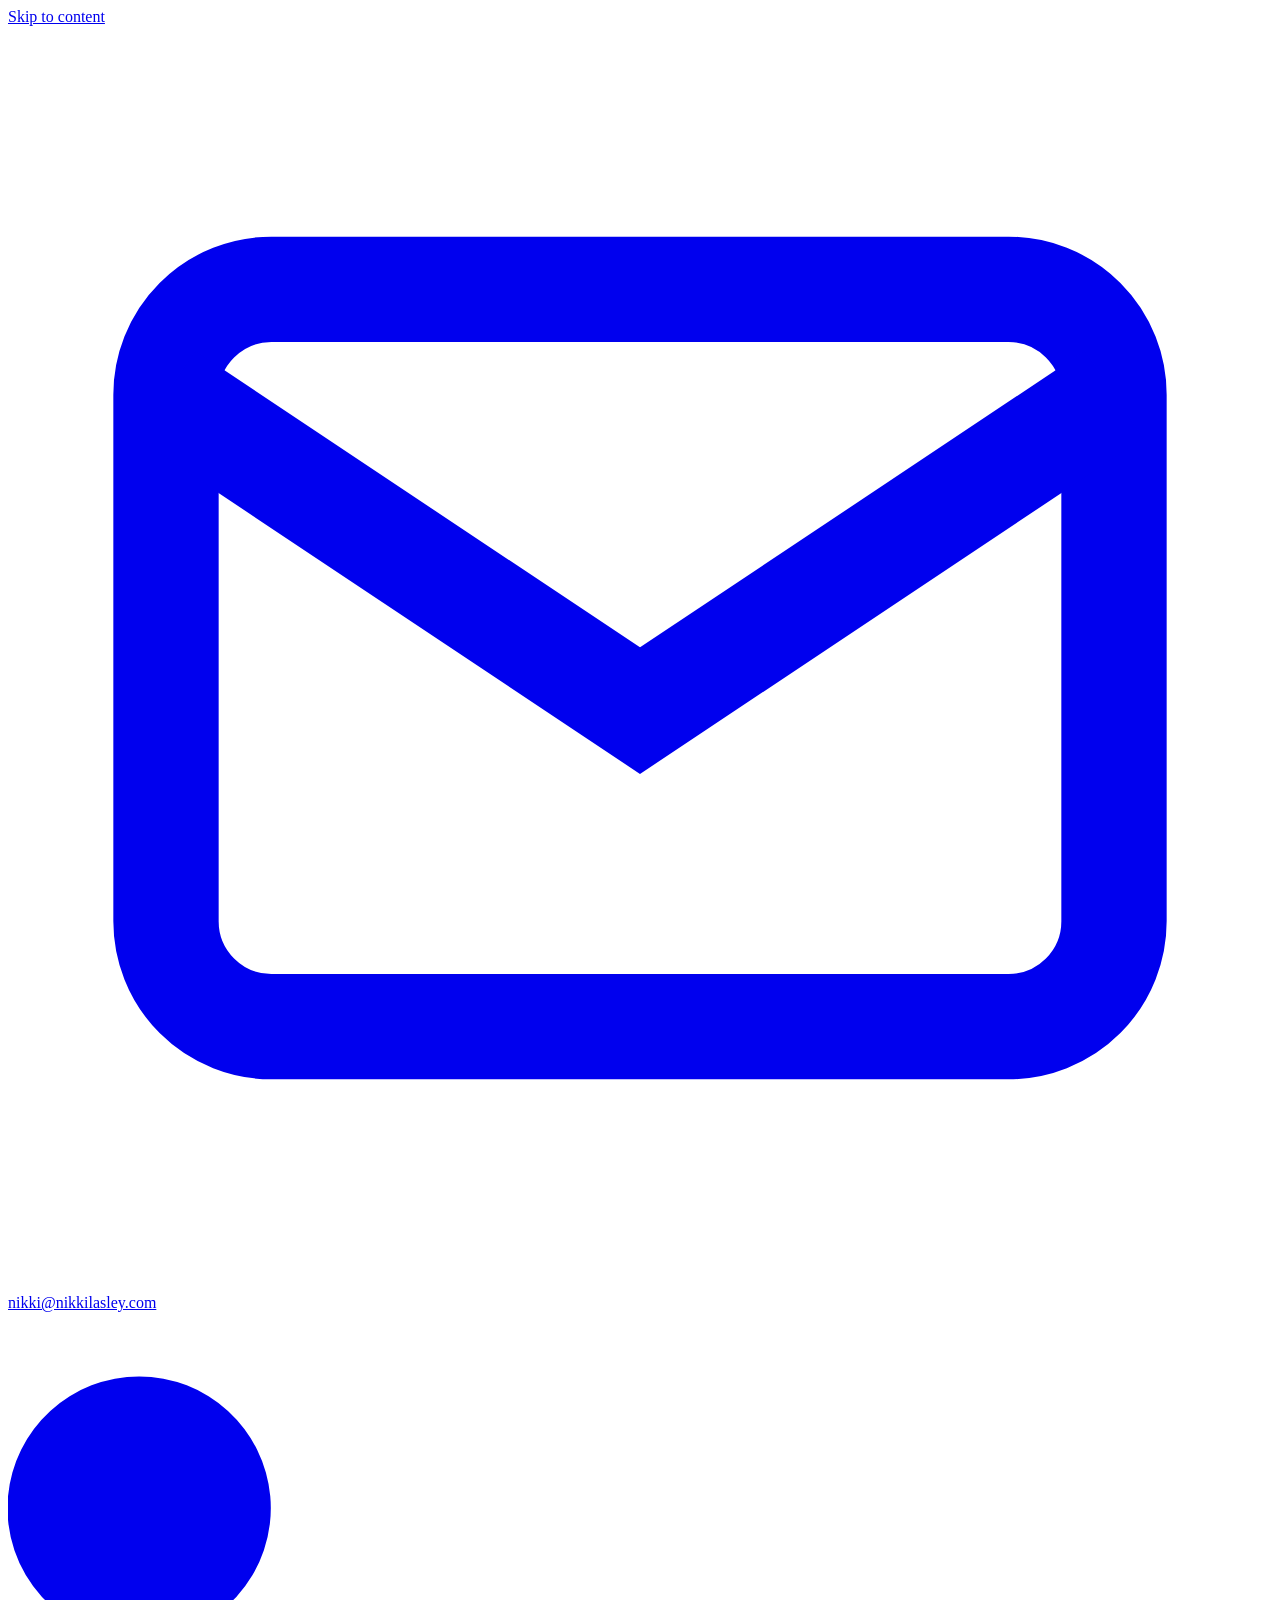
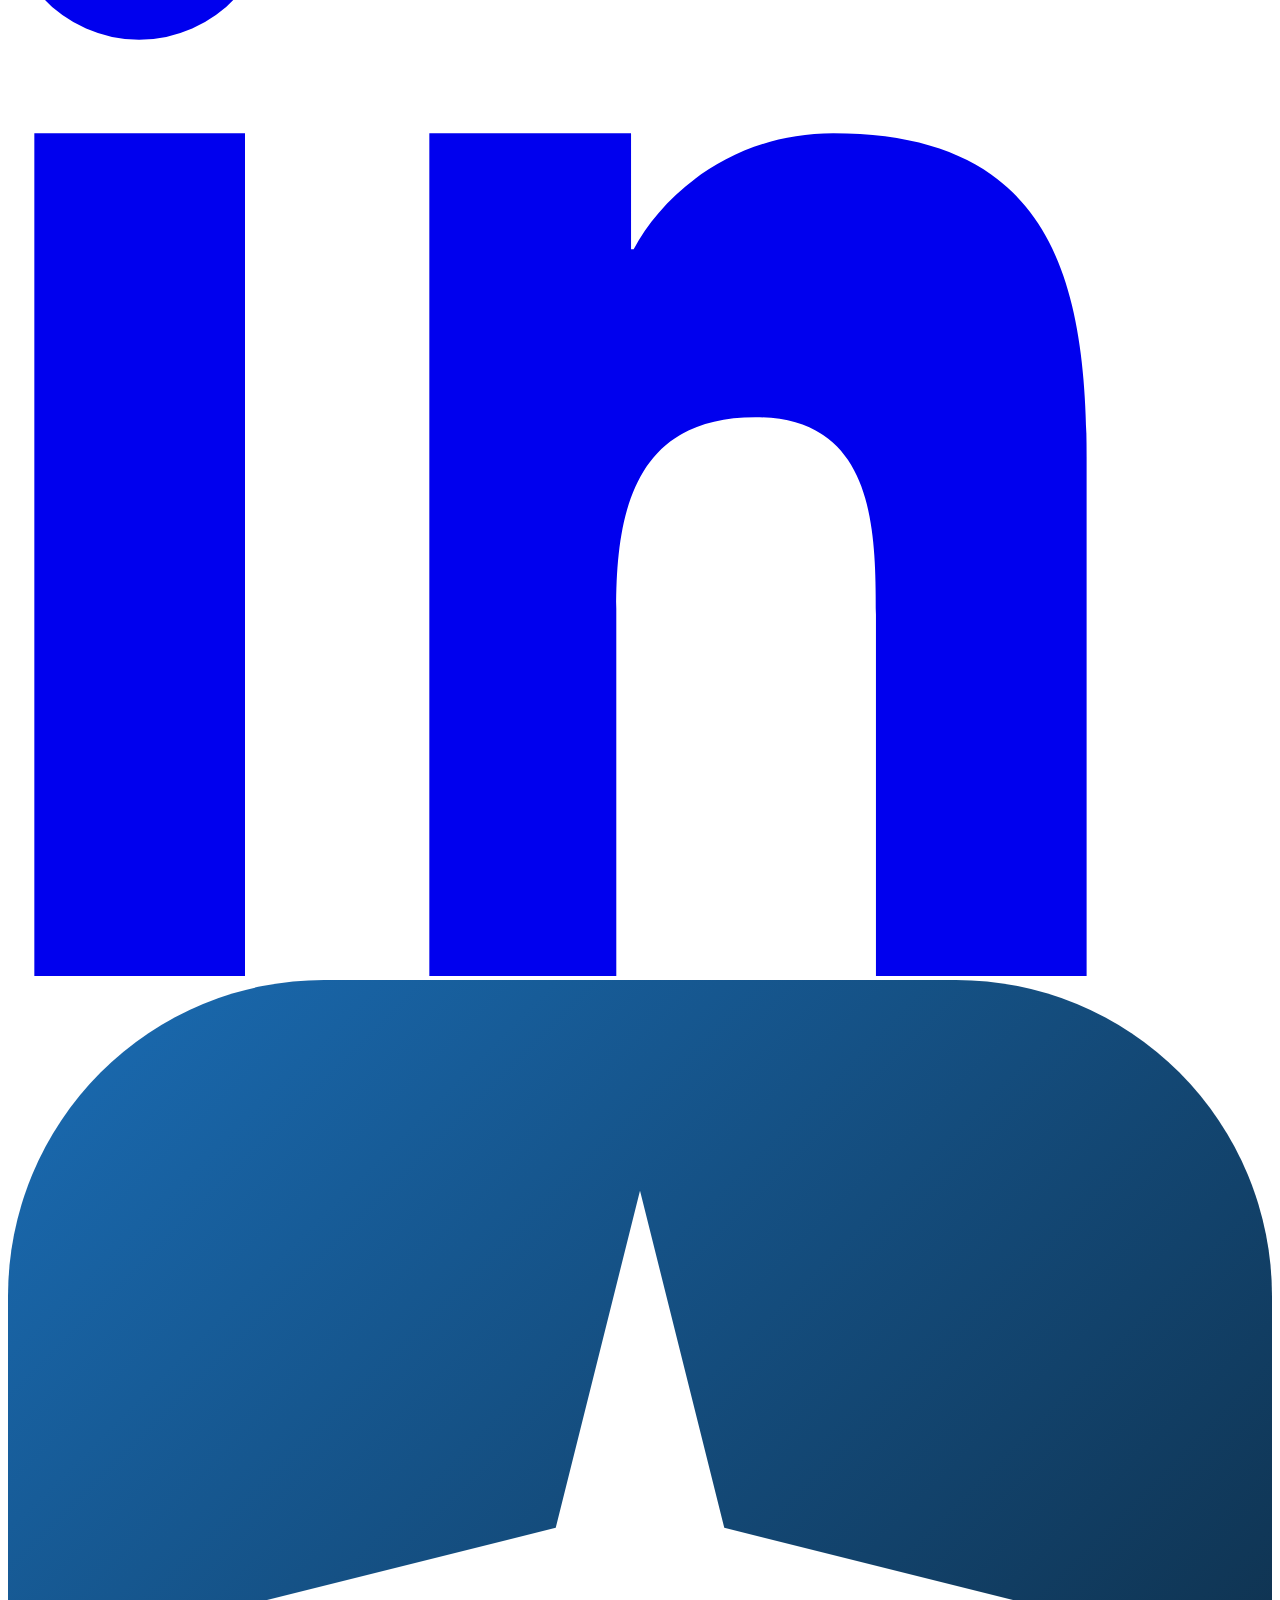
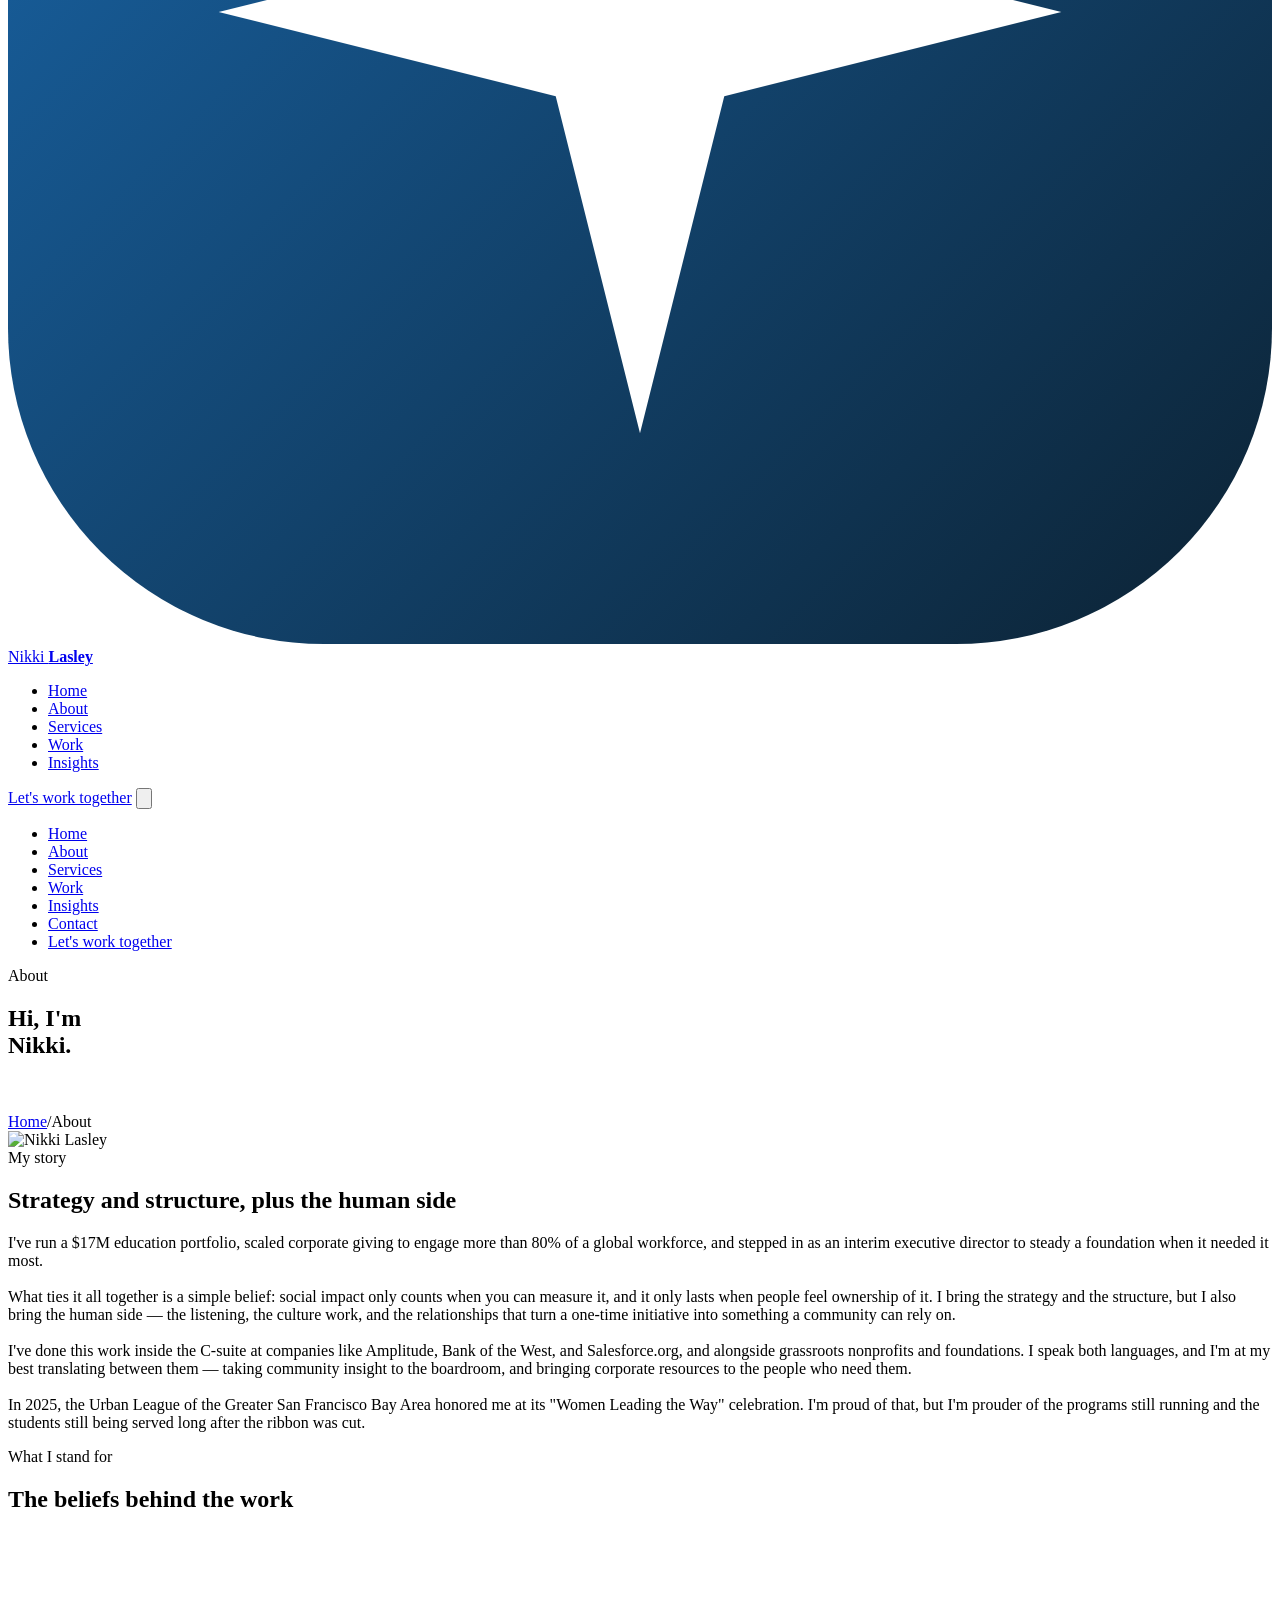
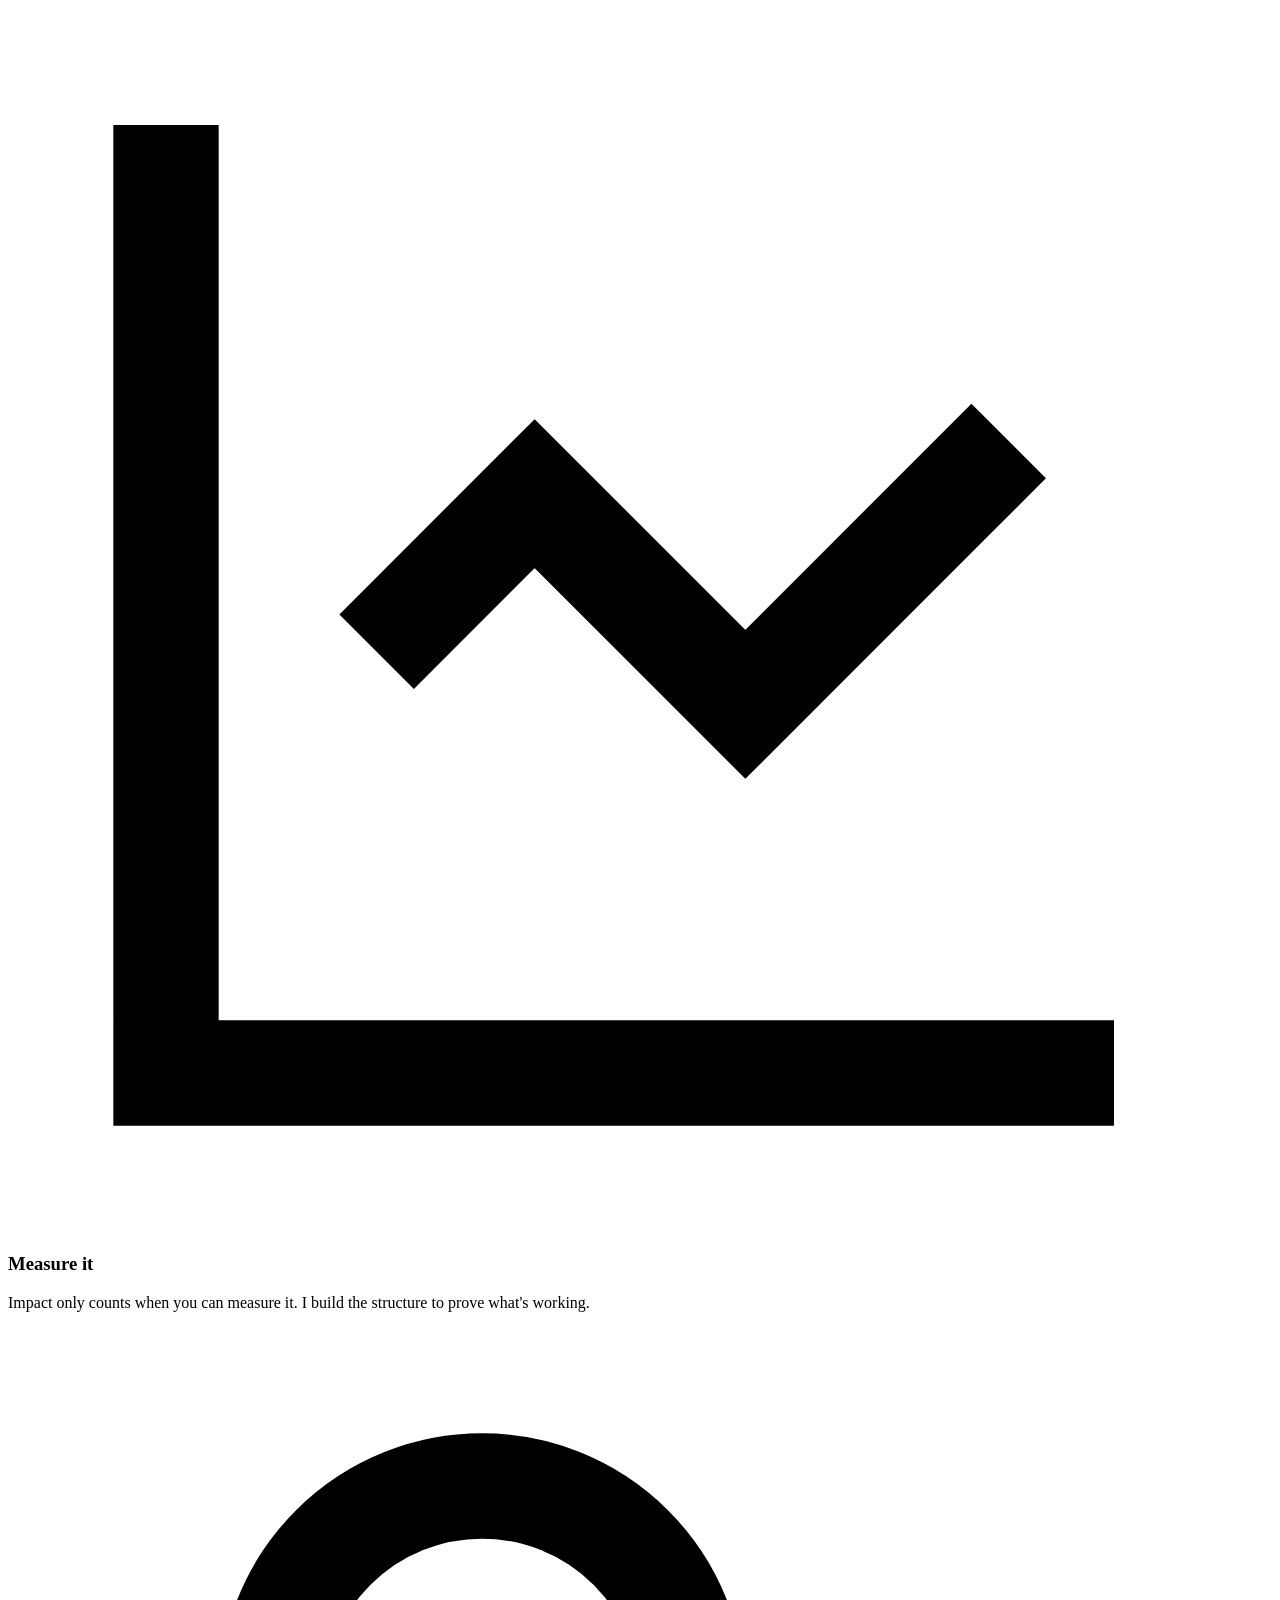
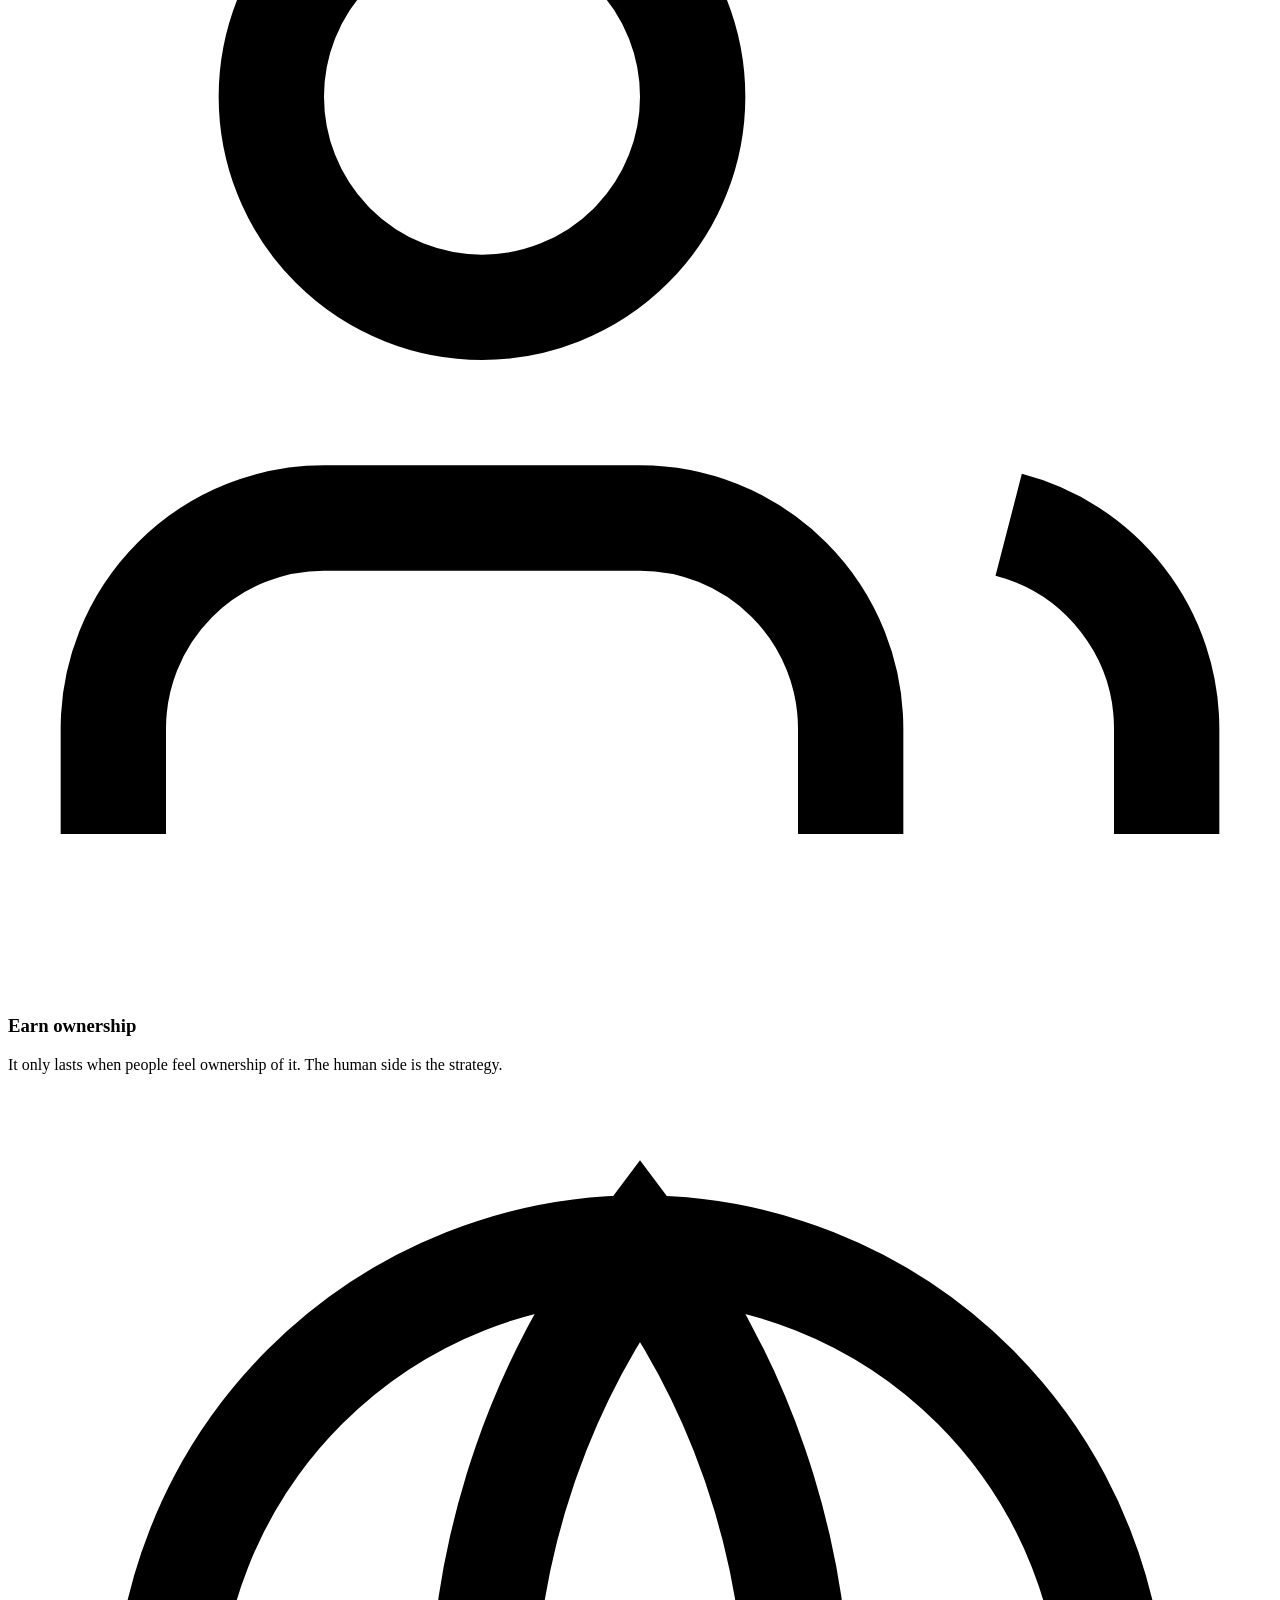
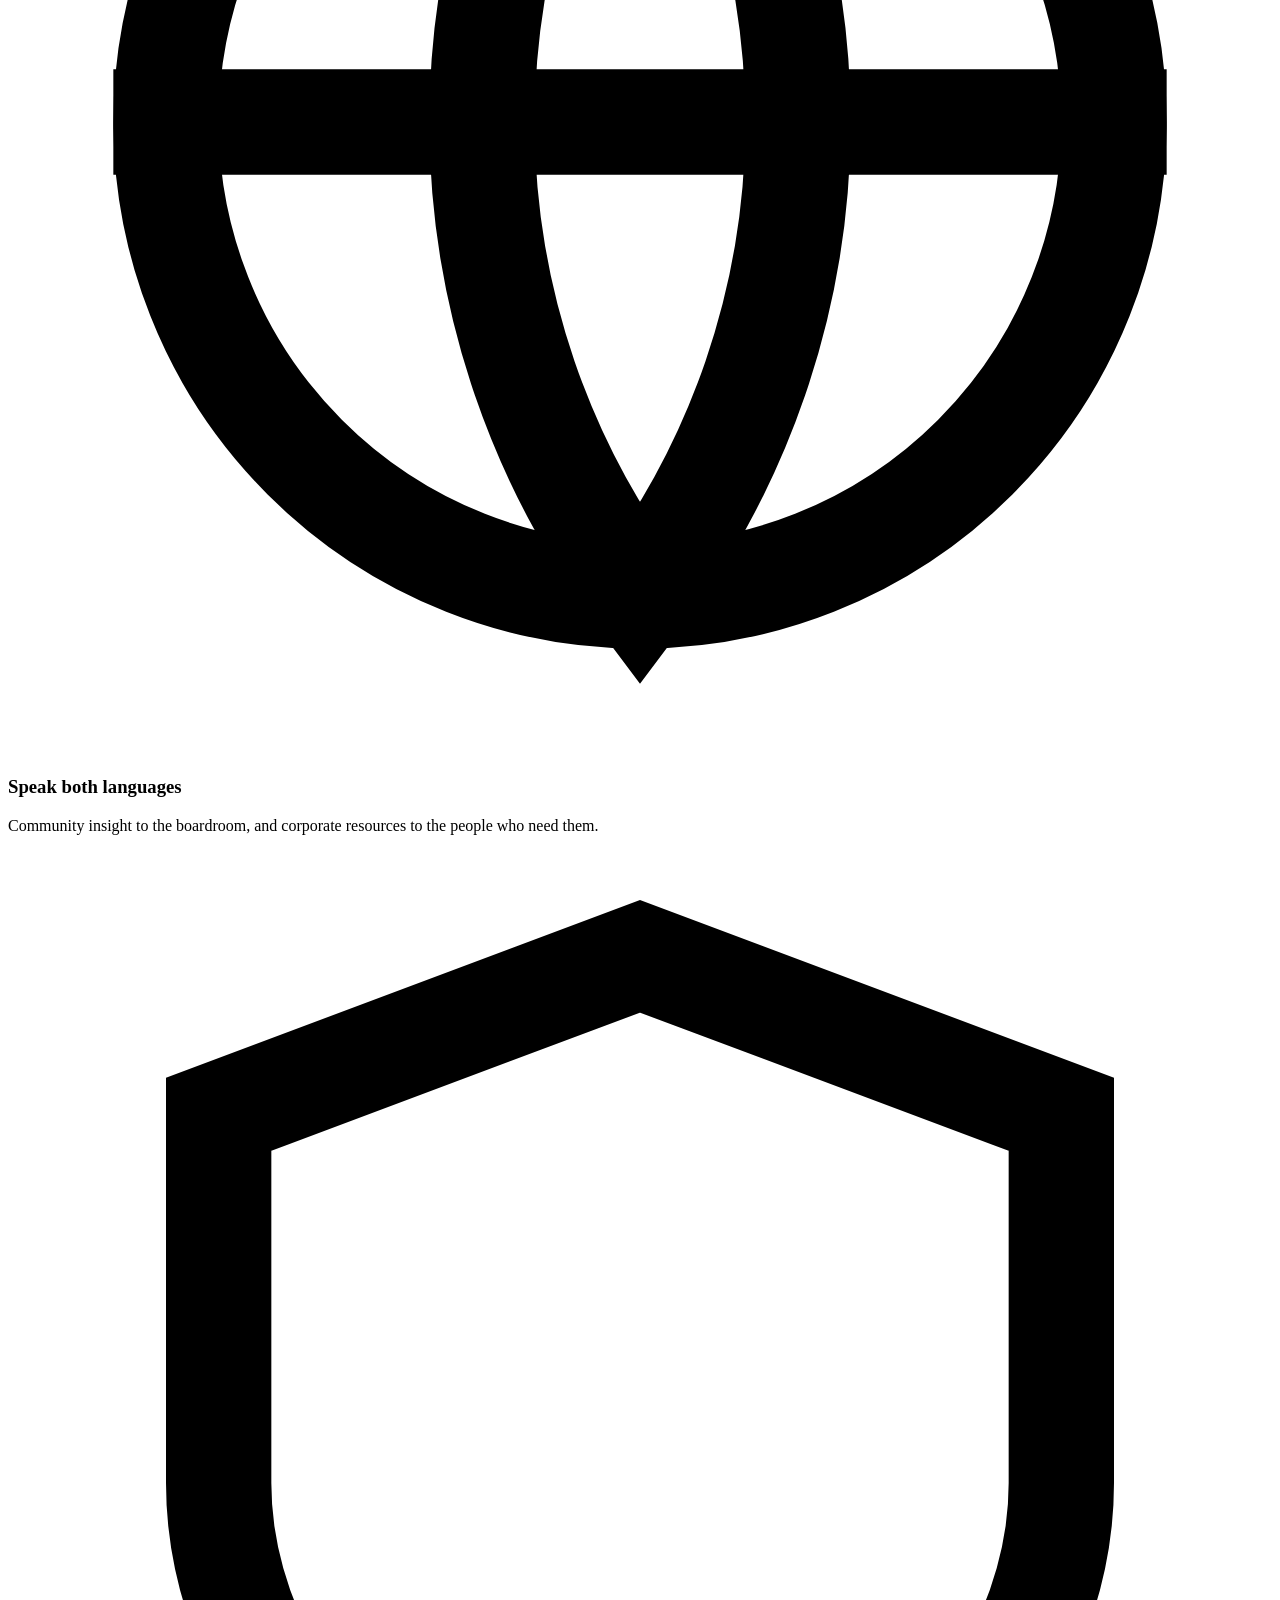
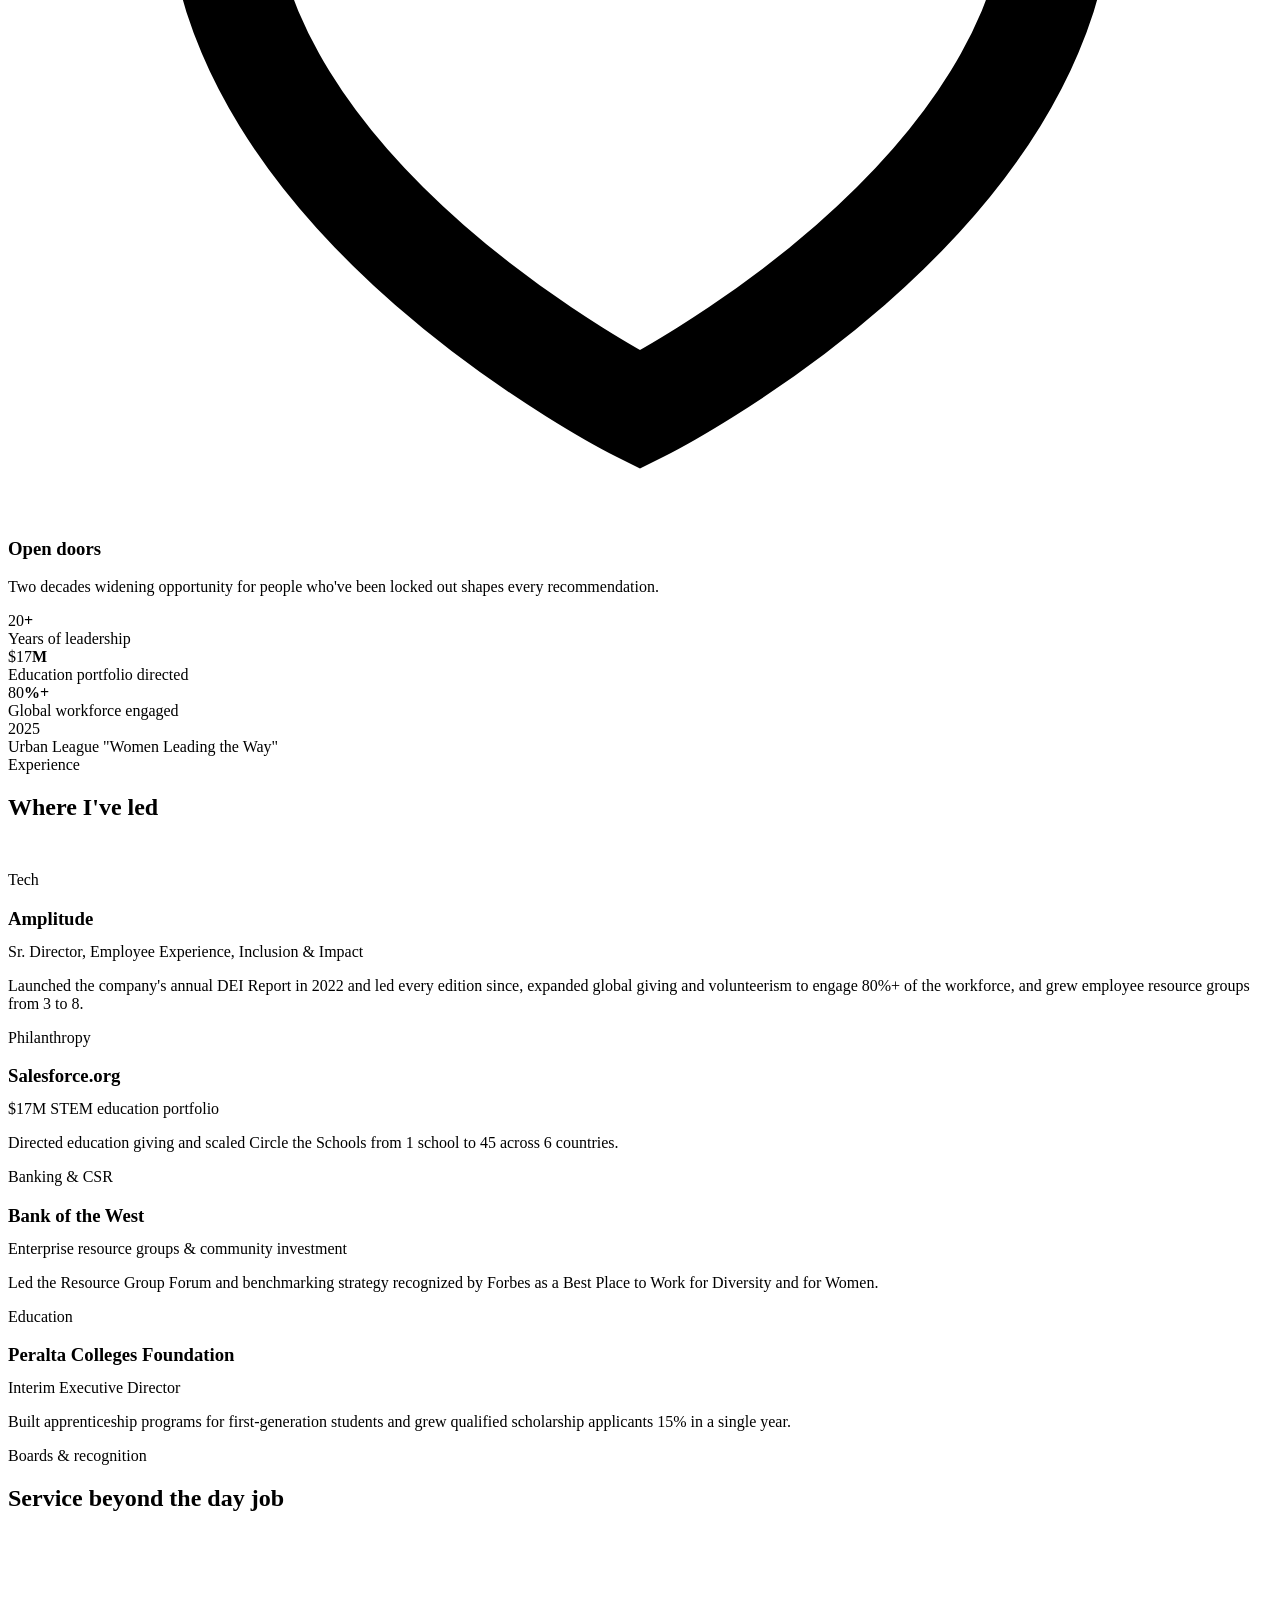
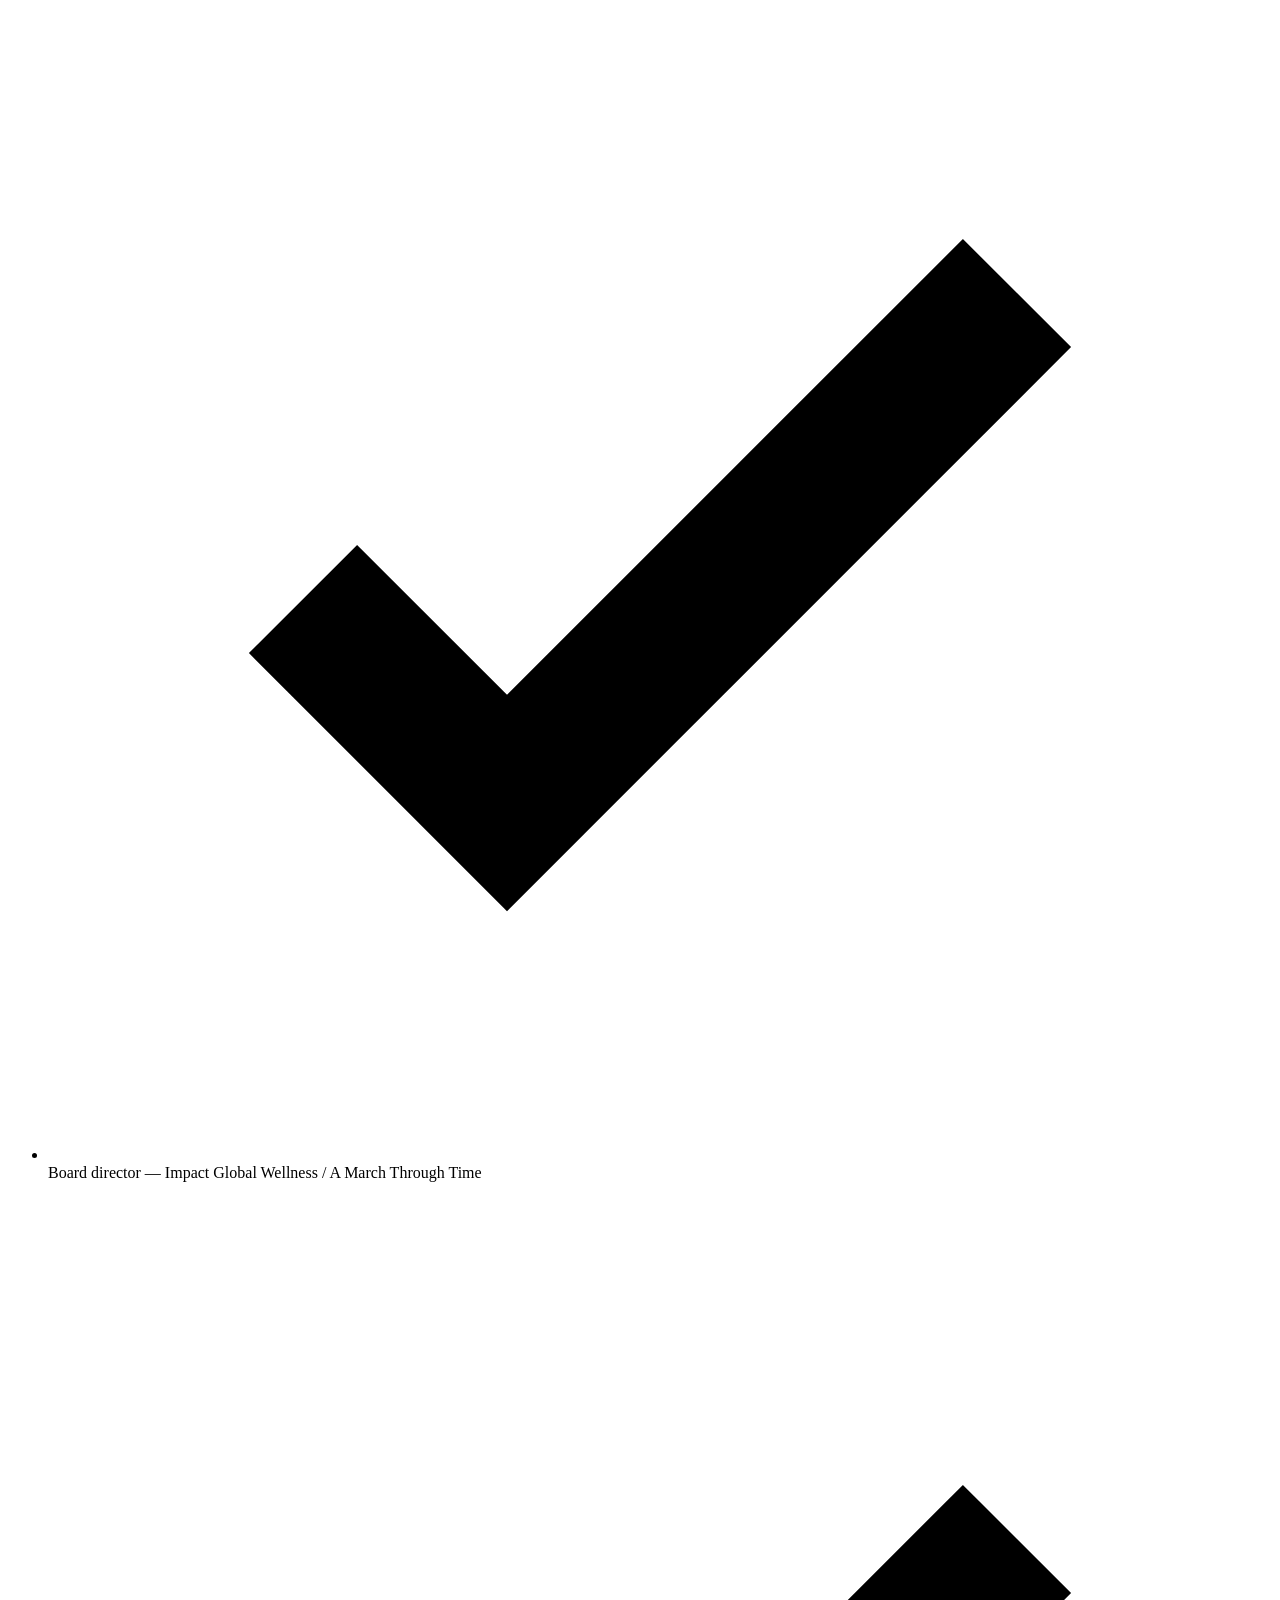
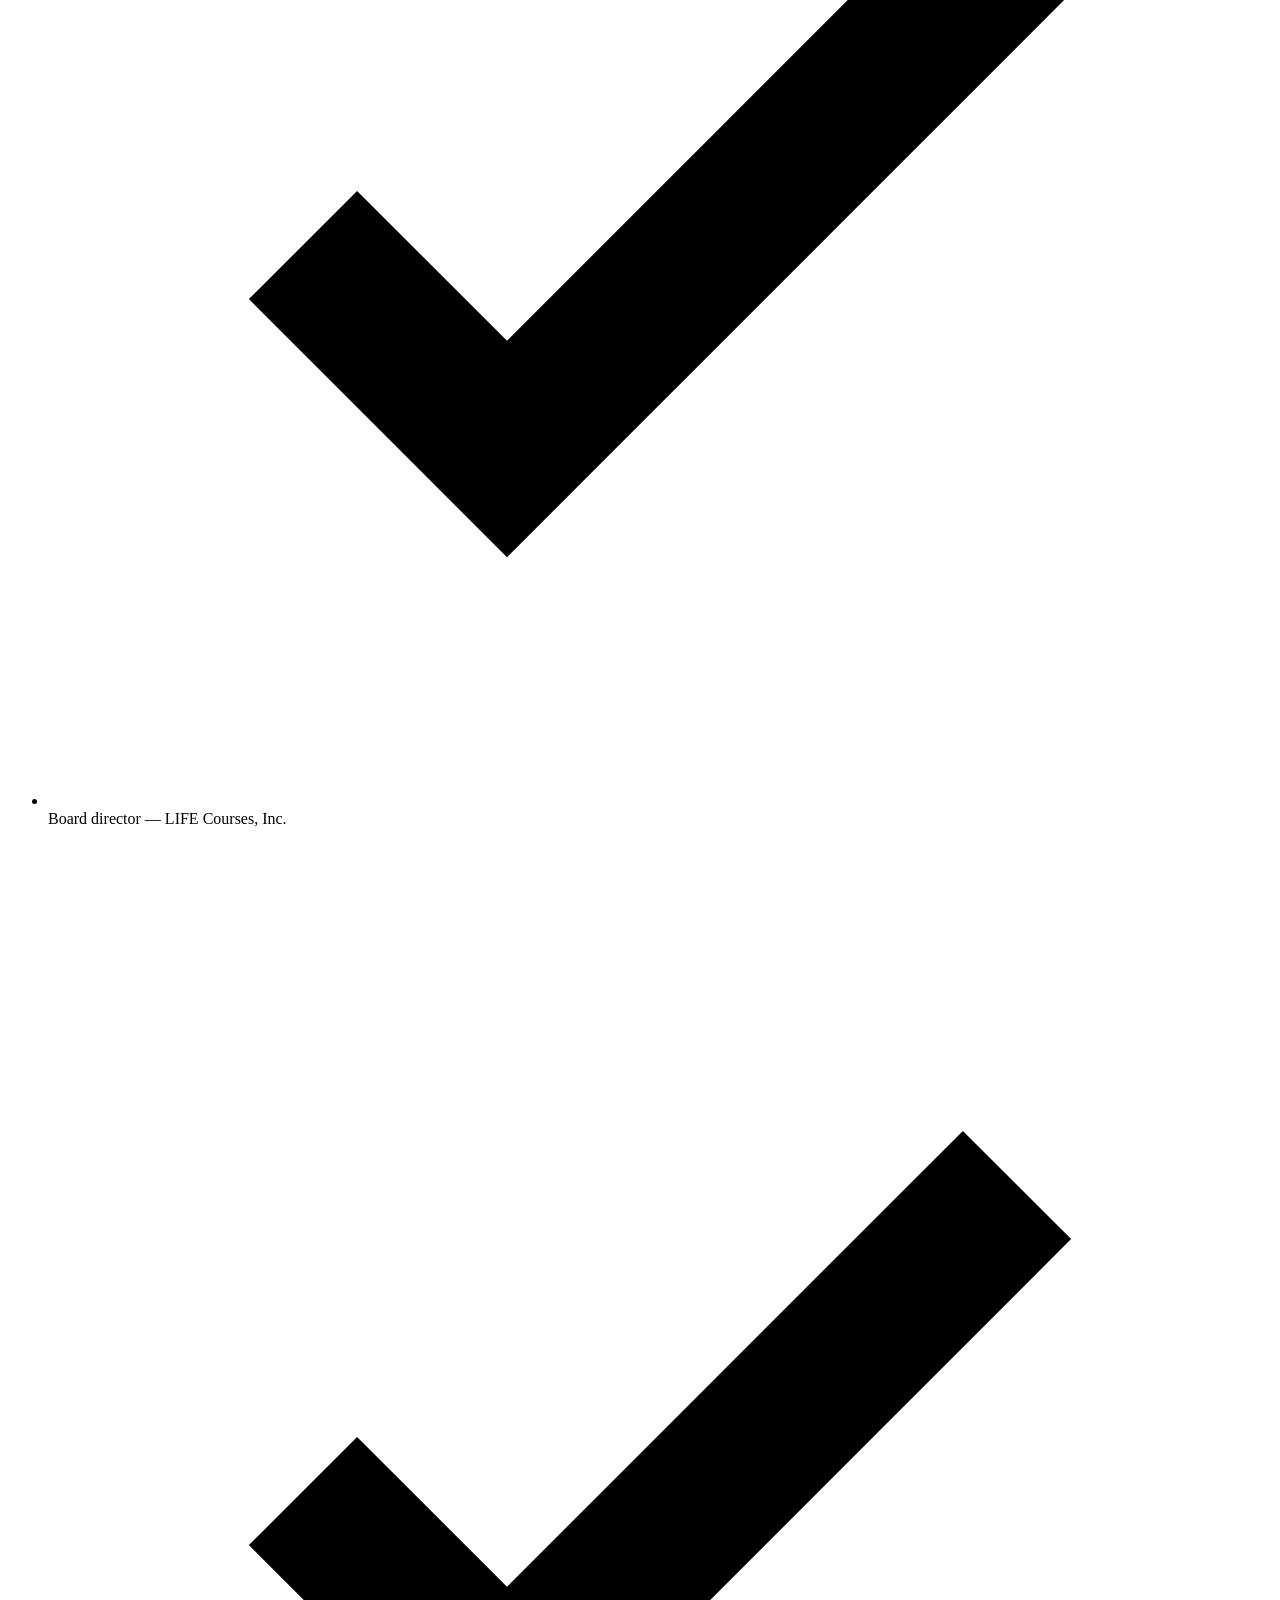
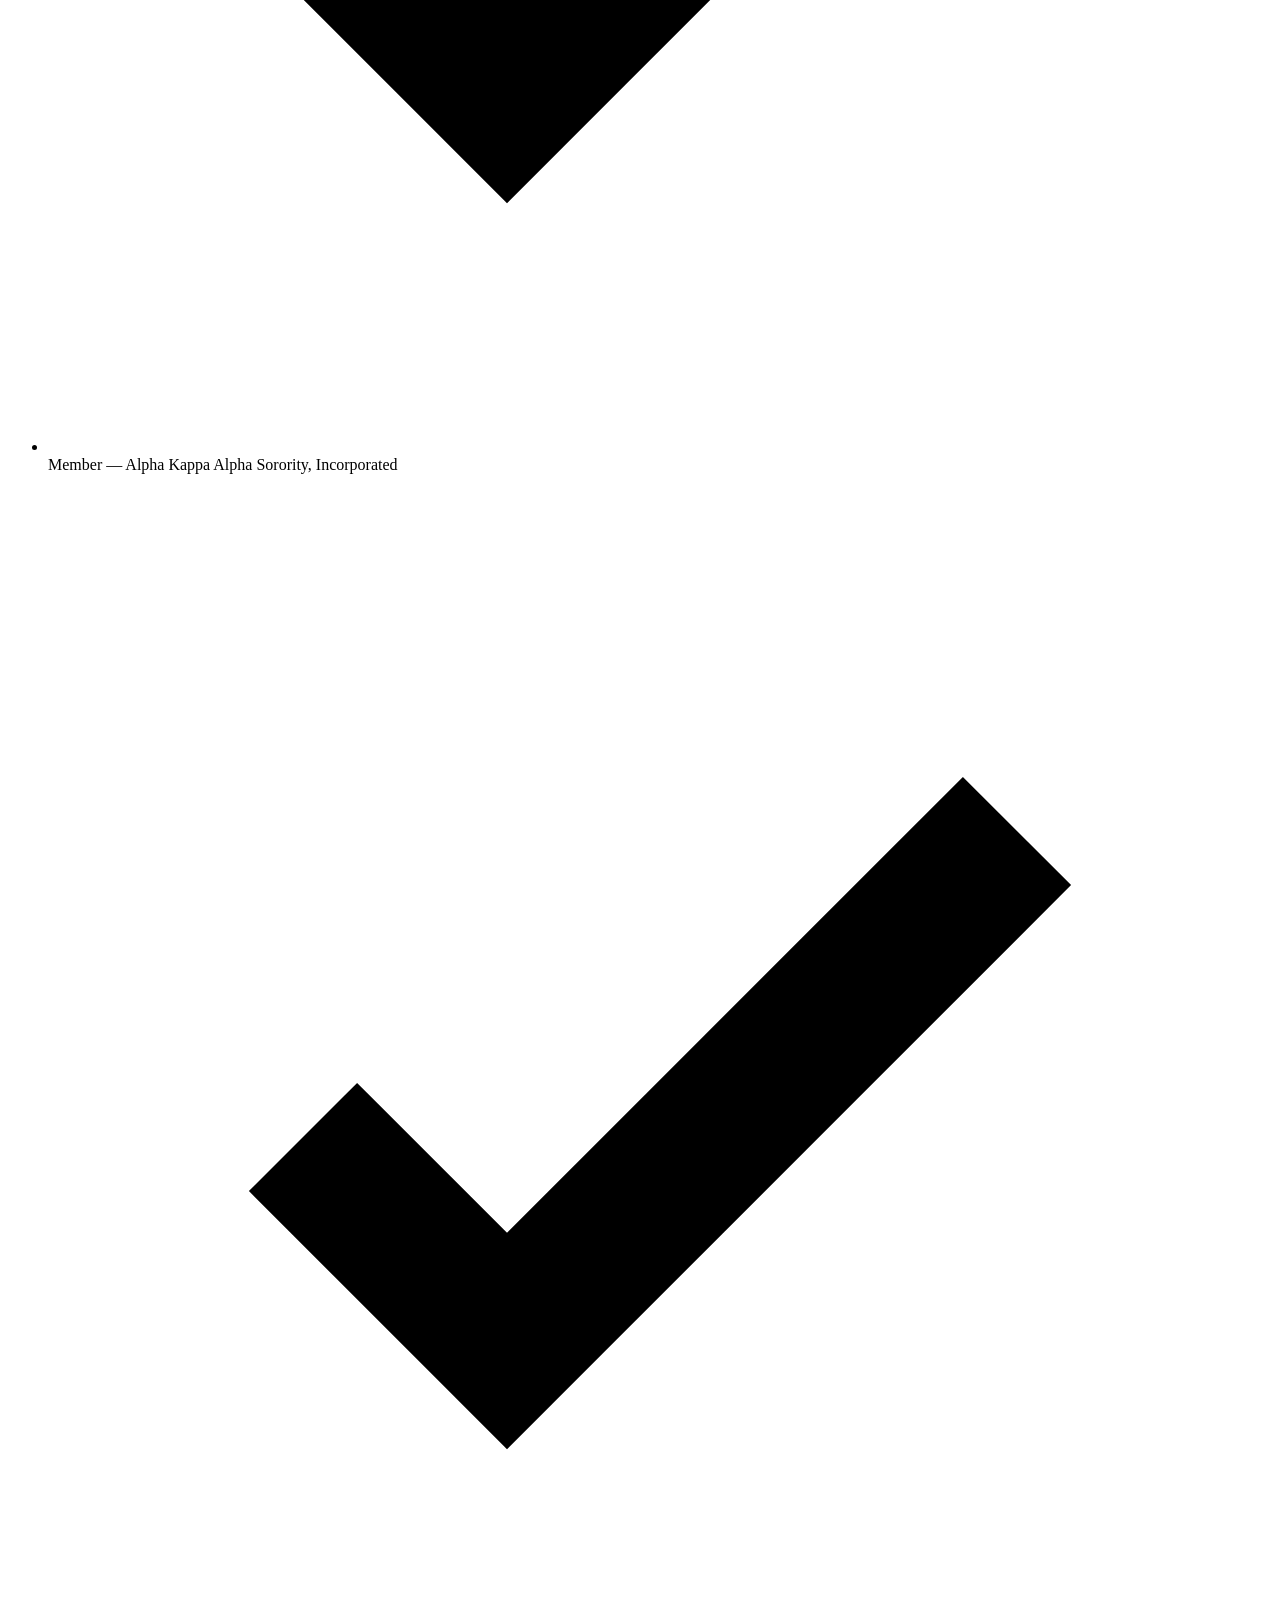
==== about.html @ eff238a2 "Add files via upload" ====
<!DOCTYPE html>
<html lang="en">
<head>
<meta charset="UTF-8" />
<meta name="viewport" content="width=device-width, initial-scale=1.0" />
<title>About — Nikki Lasley Consulting</title>
<meta name="description" content="Nearly two decades building the programs that connect companies to their communities and open doors for people locked out of them. Nikki Lasley's story, credentials, and the work that ties it together." />
<link rel="stylesheet" href="assets/styles.css" />
<noscript><style>.reveal{opacity:1!important;transform:none!important;}</style></noscript>
</head>
<body>
<a class="skip-link" href="#main">Skip to content</a>

<!-- TOPBAR -->
<div class="topbar">
  <div class="wrap-wide">
    <div class="tb-left">
      <a class="tb-item" href="mailto:nikki@nikkilasley.com"><svg viewBox="0 0 24 24" fill="none" stroke="currentColor" stroke-width="2"><rect x="3" y="5" width="18" height="14" rx="2"/><path d="m3 7 9 6 9-6"/></svg>nikki@nikkilasley.com</a>
    </div>
    <div class="tb-social">
      <a href="https://linkedin.com/in/nikkilasley" aria-label="LinkedIn"><svg viewBox="0 0 24 24" fill="currentColor"><path d="M4.98 3.5A2.5 2.5 0 1 1 0 3.5a2.5 2.5 0 0 1 4.98 0zM.5 8h4V24h-4zM8 8h3.83v2.2h.05c.53-1 1.84-2.2 3.79-2.2 4.06 0 4.81 2.67 4.81 6.14V24h-4v-6.86c0-1.64-.03-3.75-2.29-3.75-2.29 0-2.64 1.79-2.64 3.63V24H8z"/></svg></a>
    </div>
  </div>
</div>

<!-- HEADER -->
<header class="site-header">
  <div class="wrap-wide nav">
    <a class="brand" href="index.html"><svg class="mark" viewBox="0 0 36 36"><defs><linearGradient id="bm" x1="0" y1="0" x2="1" y2="1"><stop offset="0" stop-color="#1A6CB4"/><stop offset="1" stop-color="#0C2233"/></linearGradient></defs><rect width="36" height="36" rx="9" fill="url(#bm)"/><path d="M18 6 L20.4 15.6 L30 18 L20.4 20.4 L18 30 L15.6 20.4 L6 18 L15.6 15.6 Z" fill="#fff"/></svg><span class="name">Nikki <b>Lasley</b></span></a>
    <nav aria-label="Primary"><ul class="nav-links">
      <li><a href="index.html">Home</a></li><li><a href="about.html" class="active">About</a></li><li><a href="services.html">Services</a></li><li><a href="work.html">Work</a></li><li><a href="insights.html">Insights</a></li>
    </ul></nav>
    <div class="nav-right">
      <a class="btn btn-primary" href="contact.html">Let's work together</a>
      <button class="nav-toggle" type="button" data-menu-toggle aria-label="Menu"><svg viewBox="0 0 24 24" fill="none" stroke="currentColor" stroke-width="2"><path d="M3 6h18M3 12h18M3 18h18"/></svg></button>
    </div>
  </div>
  <div class="mobile-menu"><ul><li><a href="index.html">Home</a></li><li><a href="about.html">About</a></li><li><a href="services.html">Services</a></li><li><a href="work.html">Work</a></li><li><a href="insights.html">Insights</a></li><li><a href="contact.html">Contact</a></li><li><a class="btn btn-primary" href="contact.html">Let's work together</a></li></ul></div>
</header>

<!-- HERO -->
<section id="main" class="phero">
  <div class="wrap">
    <span class="eyebrow center on-dark">About</span>
    <h1 class="h-xl">Hi, I'm<br>Nikki.</h1>
    <p class="lead mx-auto measure" style="margin-top:18px;color:rgba(255,255,255,.86);">For almost two decades, I've built the programs that connect companies to their communities and open doors for people who've been locked out of them.</p>
    <div class="crumbs"><a href="index.html">Home</a><span>/</span>About</div>
  </div>
</section>

<!-- STORY -->
<section class="pad">
  <div class="wrap-wide">
    <div class="frow">
      <div class="frow-media reveal">
        <div class="ph ratio-54" style="border-radius:var(--r-lg);overflow:hidden;"><img src="assets/nikki.jpg" alt="Nikki Lasley" style="width:100%;height:100%;object-fit:cover;object-position:center 22%;" /></div>
      </div>
      <div class="reveal">
        <span class="eyebrow">My story</span>
        <h2 class="h-md" style="margin-bottom:20px;">Strategy and structure, plus the human side</h2>
        <p class="lead" style="margin-bottom:18px;">I've run a $17M education portfolio, scaled corporate giving to engage more than 80% of a global workforce, and stepped in as an interim executive director to steady a foundation when it needed it most.</p>
        <p style="margin-bottom:18px;">What ties it all together is a simple belief: social impact only counts when you can measure it, and it only lasts when people feel ownership of it. I bring the strategy and the structure, but I also bring the human side — the listening, the culture work, and the relationships that turn a one-time initiative into something a community can rely on.</p>
        <p style="margin-bottom:18px;">I've done this work inside the C-suite at companies like Amplitude, Bank of the West, and Salesforce.org, and alongside grassroots nonprofits and foundations. I speak both languages, and I'm at my best translating between them — taking community insight to the boardroom, and bringing corporate resources to the people who need them.</p>
        <p>In 2025, the Urban League of the Greater San Francisco Bay Area honored me at its "Women Leading the Way" celebration. I'm proud of that, but I'm prouder of the programs still running and the students still being served long after the ribbon was cut.</p>
      </div>
    </div>
  </div>
</section>

<!-- VALUES -->
<section class="pad bg-soft">
  <div class="wrap-wide">
    <div class="center reveal" style="margin-bottom:54px;">
      <span class="eyebrow center">What I stand for</span>
      <h2 class="h-lg measure mx-auto">The beliefs behind the work</h2>
    </div>
    <div class="grid g-4">
      <div class="svc reveal">
        <div class="tile"><svg viewBox="0 0 24 24" fill="none" stroke="currentColor" stroke-width="2"><path d="M3 3v18h18"/><path d="m19 9-5 5-4-4-3 3"/></svg></div>
        <h3>Measure it</h3>
        <p>Impact only counts when you can measure it. I build the structure to prove what's working.</p>
      </div>
      <div class="svc reveal">
        <div class="tile"><svg viewBox="0 0 24 24" fill="none" stroke="currentColor" stroke-width="2"><path d="M16 21v-2a4 4 0 0 0-4-4H6a4 4 0 0 0-4 4v2"/><circle cx="9" cy="7" r="4"/><path d="M22 21v-2a4 4 0 0 0-3-3.87"/></svg></div>
        <h3>Earn ownership</h3>
        <p>It only lasts when people feel ownership of it. The human side is the strategy.</p>
      </div>
      <div class="svc reveal">
        <div class="tile"><svg viewBox="0 0 24 24" fill="none" stroke="currentColor" stroke-width="2"><circle cx="12" cy="12" r="9"/><path d="M2 12h20M12 3a15 15 0 0 1 0 18 15 15 0 0 1 0-18z"/></svg></div>
        <h3>Speak both languages</h3>
        <p>Community insight to the boardroom, and corporate resources to the people who need them.</p>
      </div>
      <div class="svc reveal">
        <div class="tile"><svg viewBox="0 0 24 24" fill="none" stroke="currentColor" stroke-width="2"><path d="M12 22s8-4 8-10V5l-8-3-8 3v7c0 6 8 10 8 10z"/></svg></div>
        <h3>Open doors</h3>
        <p>Two decades widening opportunity for people who've been locked out shapes every recommendation.</p>
      </div>
    </div>
  </div>
</section>

<!-- STATS -->
<section class="pad-sm bg-navy">
  <div class="wrap-wide">
    <div class="stats">
      <div class="stat on-dark reveal"><div class="num">20<b style="color:var(--blue-bright)">+</b></div><div class="lbl">Years of leadership</div></div>
      <div class="stat on-dark reveal"><div class="num">$17<b style="color:var(--blue-bright)">M</b></div><div class="lbl">Education portfolio directed</div></div>
      <div class="stat on-dark reveal"><div class="num">80<b style="color:var(--blue-bright)">%+</b></div><div class="lbl">Global workforce engaged</div></div>
      <div class="stat on-dark reveal"><div class="num">2025</div><div class="lbl">Urban League "Women Leading the Way"</div></div>
    </div>
  </div>
</section>

<!-- EXPERIENCE -->
<section class="pad">
  <div class="wrap-wide">
    <div class="reveal" style="max-width:600px;margin-bottom:50px;">
      <span class="eyebrow">Experience</span>
      <h2 class="h-lg">Where I've led</h2>
    </div>
    <div class="grid g-2">
      <div class="card reveal">
        <div class="card-body">
          <span class="tag">Tech</span>
          <h3>Amplitude</h3>
          <div class="meta" style="margin-top:-6px;">Sr. Director, Employee Experience, Inclusion &amp; Impact</div>
          <p>Launched the company's annual DEI Report in 2022 and led every edition since, expanded global giving and volunteerism to engage 80%+ of the workforce, and grew employee resource groups from 3 to 8.</p>
        </div>
      </div>
      <div class="card reveal">
        <div class="card-body">
          <span class="tag">Philanthropy</span>
          <h3>Salesforce.org</h3>
          <div class="meta" style="margin-top:-6px;">$17M STEM education portfolio</div>
          <p>Directed education giving and scaled Circle the Schools from 1 school to 45 across 6 countries.</p>
        </div>
      </div>
      <div class="card reveal">
        <div class="card-body">
          <span class="tag">Banking &amp; CSR</span>
          <h3>Bank of the West</h3>
          <div class="meta" style="margin-top:-6px;">Enterprise resource groups &amp; community investment</div>
          <p>Led the Resource Group Forum and benchmarking strategy recognized by Forbes as a Best Place to Work for Diversity and for Women.</p>
        </div>
      </div>
      <div class="card reveal">
        <div class="card-body">
          <span class="tag">Education</span>
          <h3>Peralta Colleges Foundation</h3>
          <div class="meta" style="margin-top:-6px;">Interim Executive Director</div>
          <p>Built apprenticeship programs for first-generation students and grew qualified scholarship applicants 15% in a single year.</p>
        </div>
      </div>
    </div>
  </div>
</section>

<!-- CREDENTIALS, BOARDS & EDUCATION -->
<section class="pad bg-soft">
  <div class="wrap-wide">
    <div class="grid g-2" style="gap:clamp(36px,5vw,64px);">
      <div class="reveal">
        <span class="eyebrow">Boards &amp; recognition</span>
        <h2 class="h-md" style="margin-bottom:24px;">Service beyond the day job</h2>
        <ul class="checks">
          <li><span class="ck"><svg viewBox="0 0 24 24" fill="none" stroke="currentColor" stroke-width="3"><path d="M5 13l4 4L19 7"/></svg></span>Board director — Impact Global Wellness / A March Through Time</li>
          <li><span class="ck"><svg viewBox="0 0 24 24" fill="none" stroke="currentColor" stroke-width="3"><path d="M5 13l4 4L19 7"/></svg></span>Board director — LIFE Courses, Inc.</li>
          <li><span class="ck"><svg viewBox="0 0 24 24" fill="none" stroke="currentColor" stroke-width="3"><path d="M5 13l4 4L19 7"/></svg></span>Member — Alpha Kappa Alpha Sorority, Incorporated</li>
          <li><span class="ck"><svg viewBox="0 0 24 24" fill="none" stroke="currentColor" stroke-width="3"><path d="M5 13l4 4L19 7"/></svg></span>Urban League of Greater SF Bay Area — "Women Leading the Way," 2025</li>
        </ul>
      </div>
      <div class="reveal">
        <span class="eyebrow">Education</span>
        <h2 class="h-md" style="margin-bottom:24px;">Grounded in policy &amp; practice</h2>
        <div style="display:grid;gap:16px;">
          <div style="background:#fff;border:1px solid var(--line);border-radius:var(--r);padding:26px 28px;">
            <h3 class="h-sm" style="margin-bottom:6px;">Master of Public Administration</h3>
            <div class="meta">University of Connecticut — Education Policy, CSR &amp; Nonprofit Management</div>
          </div>
          <div style="background:#fff;border:1px solid var(--line);border-radius:var(--r);padding:26px 28px;">
            <h3 class="h-sm" style="margin-bottom:6px;">Bachelor of Arts</h3>
            <div class="meta">UC Santa Cruz — Politics &amp; Communication</div>
          </div>
        </div>
      </div>
    </div>
  </div>
</section>

<!-- CTA -->
<section class="pad">
  <div class="wrap-wide">
    <div class="cta-band reveal">
      <div style="display:grid;grid-template-columns:1.3fr .9fr;gap:40px;align-items:center;" class="cta-grid">
        <div>
          <span class="eyebrow on-dark">Work with me</span>
          <h2 class="h-lg" style="color:#fff;margin-bottom:16px;">Let's build something that lasts.</h2>
          <p class="lead" style="color:rgba(255,255,255,.82);max-width:46ch;">Tell me what you're working on, and let's figure out how to make it reach more people and outlast the launch.</p>
        </div>
        <div style="display:flex;flex-direction:column;gap:14px;">
          <a class="btn btn-white" href="contact.html" style="width:100%;justify-content:center;">Start the conversation <svg viewBox="0 0 24 24" fill="none" stroke="currentColor" stroke-width="2.2"><path d="M5 12h14M13 6l6 6-6 6"/></svg></a>
          <a class="btn btn-on-dark" href="work.html" style="width:100%;justify-content:center;">See the work</a>
        </div>
      </div>
    </div>
  </div>
</section>

<!-- FOOTER -->
<footer class="site-footer">
  <div class="wrap-wide">
    <div class="foot-grid">
      <div>
        <a class="brand" href="index.html"><svg class="mark" viewBox="0 0 36 36"><rect width="36" height="36" rx="9" fill="#1A6CB4"/><path d="M18 6 L20.4 15.6 L30 18 L20.4 20.4 L18 30 L15.6 20.4 L6 18 L15.6 15.6 Z" fill="#fff"/></svg><span class="name">Nikki <b>Lasley</b></span></a>
        <p class="foot-about">Social impact strategy, education philanthropy, and fractional leadership for companies, foundations, and nonprofits.</p>
        <div class="foot-social">
          <a href="https://linkedin.com/in/nikkilasley" aria-label="LinkedIn"><svg viewBox="0 0 24 24" fill="currentColor"><path d="M4.98 3.5A2.5 2.5 0 1 1 0 3.5a2.5 2.5 0 0 1 4.98 0zM.5 8h4V24h-4zM8 8h3.83v2.2h.05c.53-1 1.84-2.2 3.79-2.2 4.06 0 4.81 2.67 4.81 6.14V24h-4v-6.86c0-1.64-.03-3.75-2.29-3.75-2.29 0-2.64 1.79-2.64 3.63V24H8z"/></svg></a>
        </div>
      </div>
      <div class="foot-col"><h3>Explore</h3><ul><li><a href="about.html">About</a></li><li><a href="services.html">Services</a></li><li><a href="work.html">Work</a></li><li><a href="insights.html">Insights</a></li><li><a href="contact.html">Contact</a></li></ul></div>
      <div class="foot-col"><h3>Services</h3><ul><li><a href="services.html#impact">Social impact &amp; CSR</a></li><li><a href="services.html#education">Education &amp; philanthropy</a></li><li><a href="services.html#fractional">Fractional leadership</a></li><li><a href="services.html#speaking">Speaking &amp; workshops</a></li></ul></div>
      <div class="foot-col foot-news"><h3>Get in touch</h3><p>Oakland, CA — working with clients everywhere.</p>
        <div style="display:grid;gap:10px;font-size:15px;margin-top:6px;">
          <a href="mailto:nikki@nikkilasley.com" style="color:#9FB3C6;">nikki@nikkilasley.com</a>
        </div>
      </div>
    </div>
    <div class="foot-bottom"><span>© 2026 Nikki Lasley Consulting. All rights reserved.</span><div class="fb-links"><a href="https://linkedin.com/in/nikkilasley">LinkedIn</a><a href="contact.html">Contact</a></div></div>
  </div>
</footer>

<script src="assets/site.js"></script>
</body>
</html>
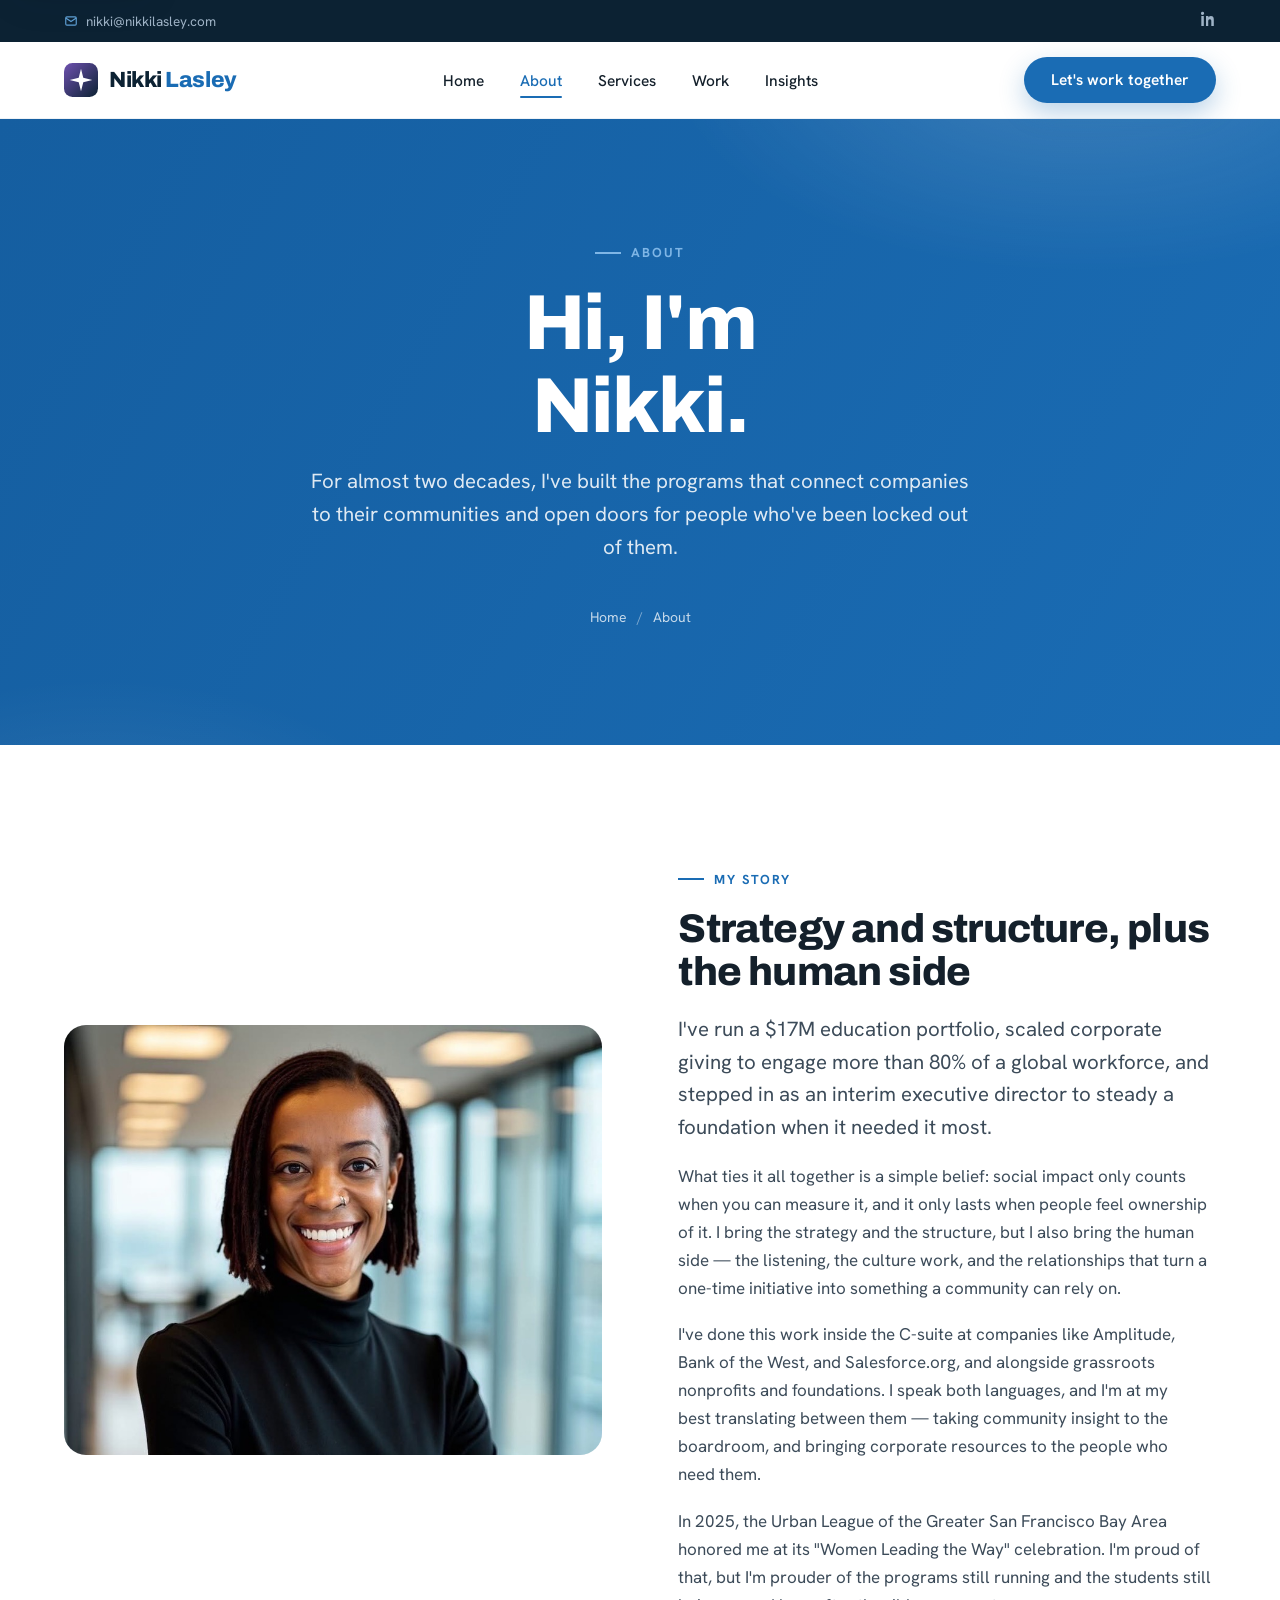
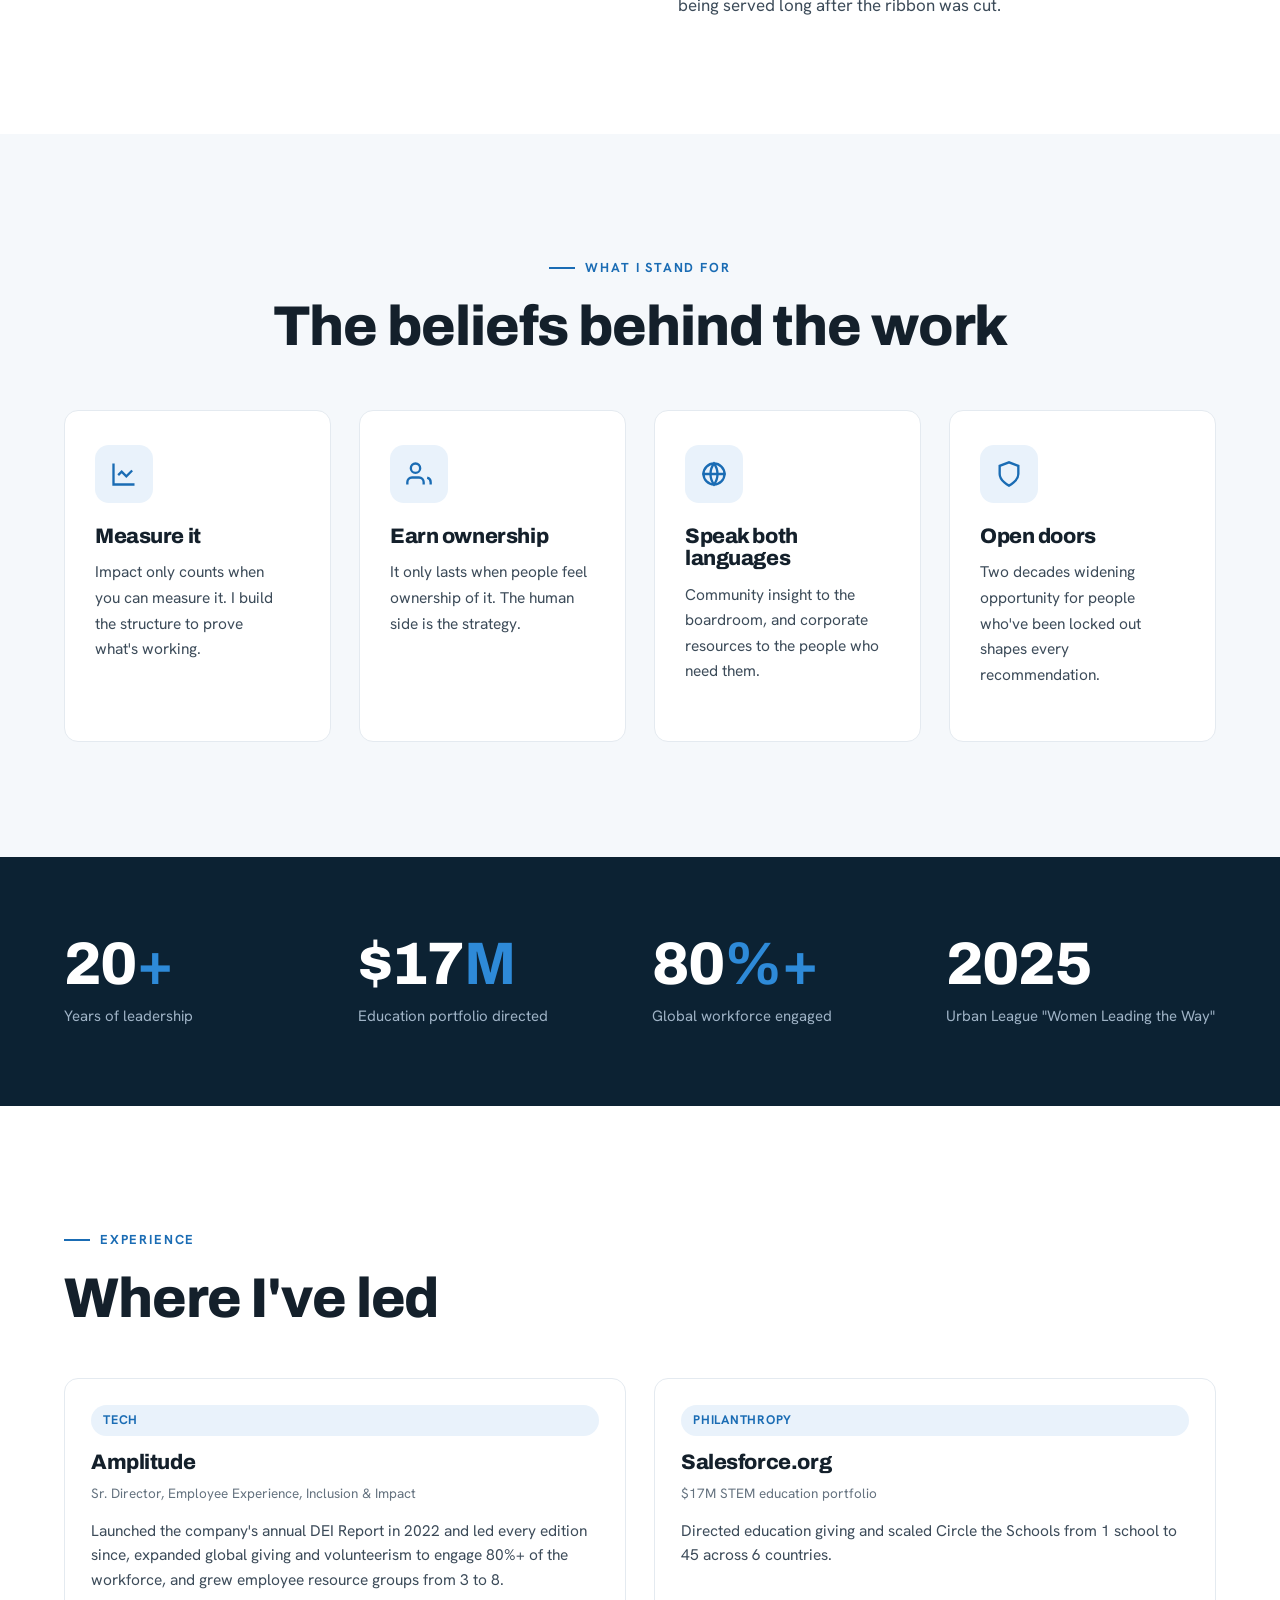
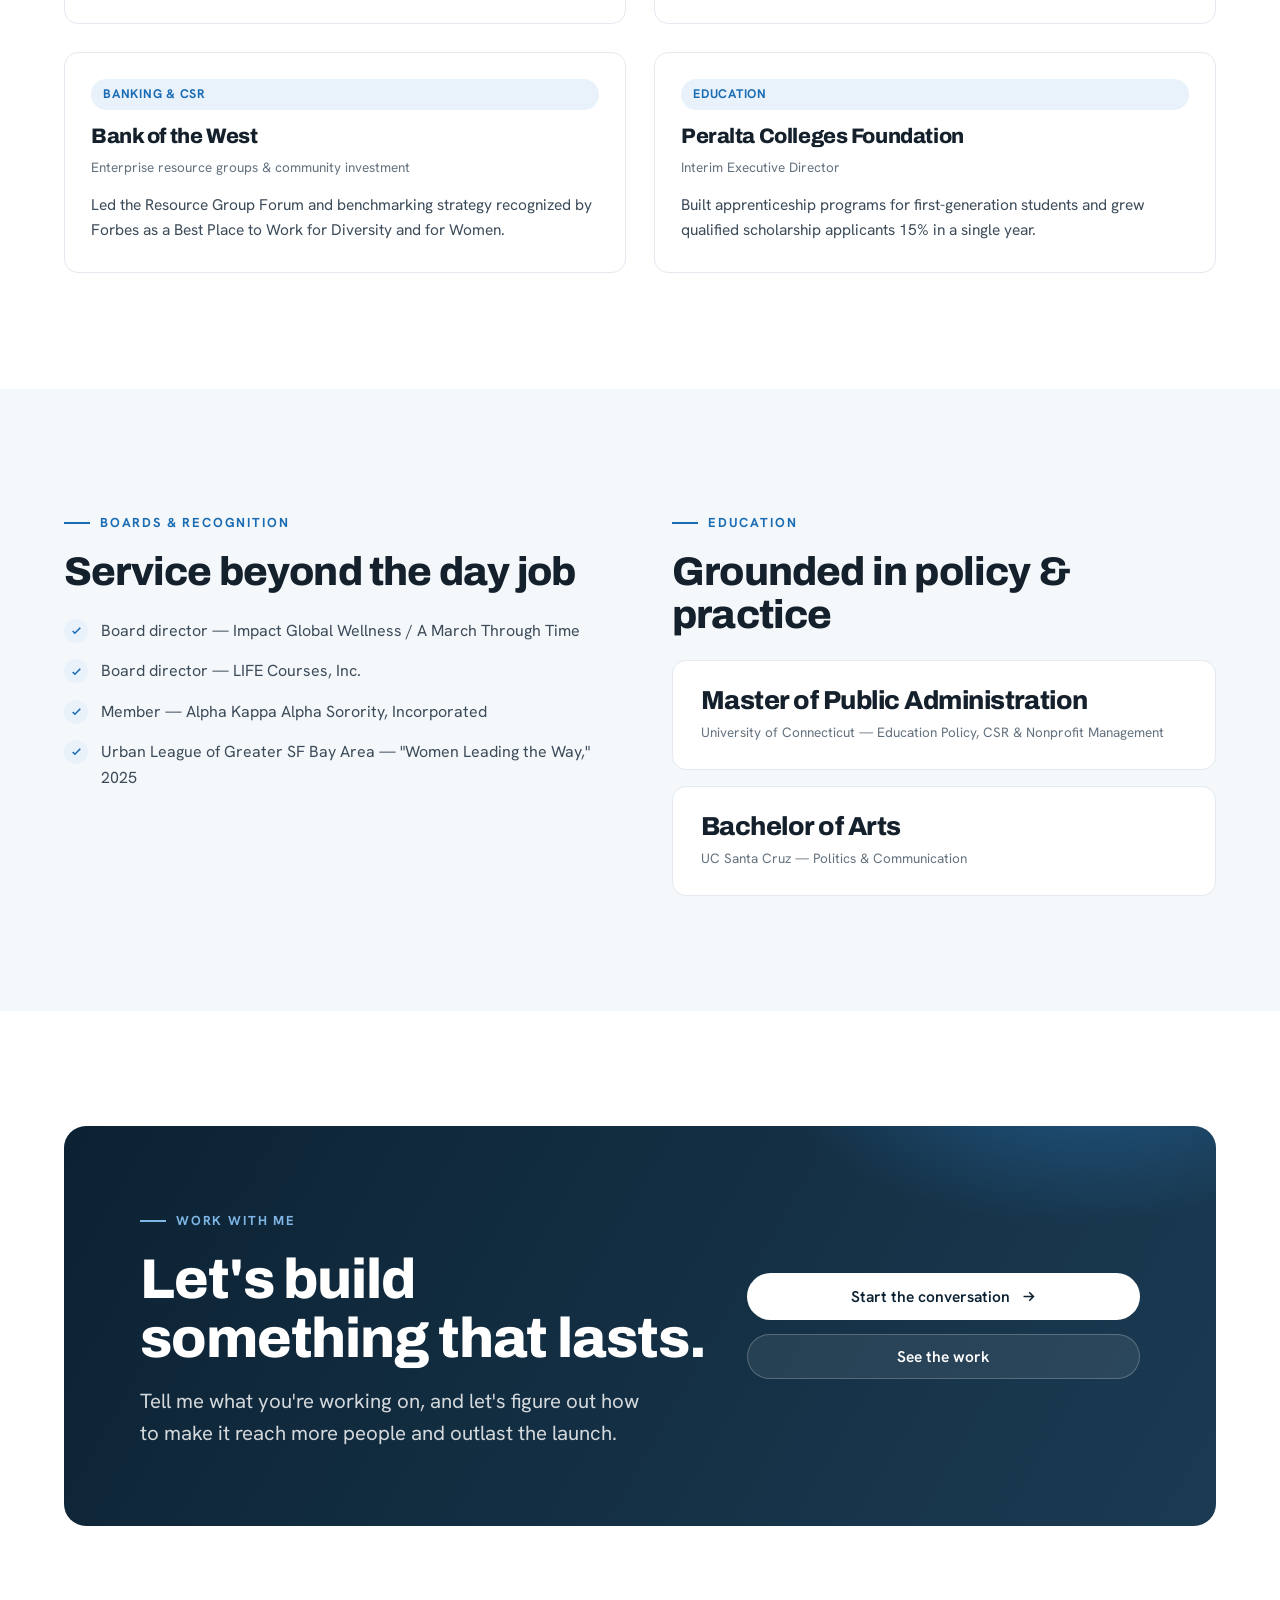
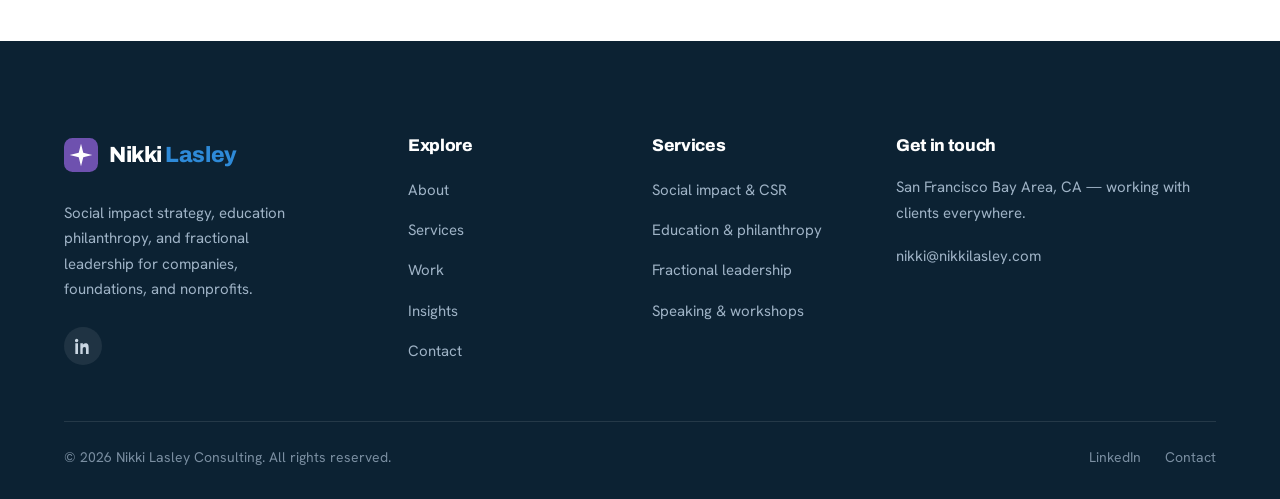
==== commit ec8bfa17: "Add files via upload" ====
--- a/about.html
+++ b/about.html
@@ -26,7 +26,7 @@
 <!-- HEADER -->
 <header class="site-header">
   <div class="wrap-wide nav">
-    <a class="brand" href="index.html"><svg class="mark" viewBox="0 0 36 36"><defs><linearGradient id="bm" x1="0" y1="0" x2="1" y2="1"><stop offset="0" stop-color="#1A6CB4"/><stop offset="1" stop-color="#0C2233"/></linearGradient></defs><rect width="36" height="36" rx="9" fill="url(#bm)"/><path d="M18 6 L20.4 15.6 L30 18 L20.4 20.4 L18 30 L15.6 20.4 L6 18 L15.6 15.6 Z" fill="#fff"/></svg><span class="name">Nikki <b>Lasley</b></span></a>
+    <a class="brand" href="index.html"><svg class="mark" viewBox="0 0 36 36"><defs><linearGradient id="bm" x1="0" y1="0" x2="1" y2="1"><stop offset="0" stop-color="#6E51AF"/><stop offset="1" stop-color="#0C2233"/></linearGradient></defs><rect width="36" height="36" rx="9" fill="url(#bm)"/><path d="M18 6 L20.4 15.6 L30 18 L20.4 20.4 L18 30 L15.6 20.4 L6 18 L15.6 15.6 Z" fill="#fff"/></svg><span class="name">Nikki <b>Lasley</b></span></a>
     <nav aria-label="Primary"><ul class="nav-links">
       <li><a href="index.html">Home</a></li><li><a href="about.html" class="active">About</a></li><li><a href="services.html">Services</a></li><li><a href="work.html">Work</a></li><li><a href="insights.html">Insights</a></li>
     </ul></nav>
@@ -211,7 +211,7 @@
   <div class="wrap-wide">
     <div class="foot-grid">
       <div>
-        <a class="brand" href="index.html"><svg class="mark" viewBox="0 0 36 36"><rect width="36" height="36" rx="9" fill="#1A6CB4"/><path d="M18 6 L20.4 15.6 L30 18 L20.4 20.4 L18 30 L15.6 20.4 L6 18 L15.6 15.6 Z" fill="#fff"/></svg><span class="name">Nikki <b>Lasley</b></span></a>
+        <a class="brand" href="index.html"><svg class="mark" viewBox="0 0 36 36"><rect width="36" height="36" rx="9" fill="#6E51AF"/><path d="M18 6 L20.4 15.6 L30 18 L20.4 20.4 L18 30 L15.6 20.4 L6 18 L15.6 15.6 Z" fill="#fff"/></svg><span class="name">Nikki <b>Lasley</b></span></a>
         <p class="foot-about">Social impact strategy, education philanthropy, and fractional leadership for companies, foundations, and nonprofits.</p>
         <div class="foot-social">
           <a href="https://linkedin.com/in/nikkilasley" aria-label="LinkedIn"><svg viewBox="0 0 24 24" fill="currentColor"><path d="M4.98 3.5A2.5 2.5 0 1 1 0 3.5a2.5 2.5 0 0 1 4.98 0zM.5 8h4V24h-4zM8 8h3.83v2.2h.05c.53-1 1.84-2.2 3.79-2.2 4.06 0 4.81 2.67 4.81 6.14V24h-4v-6.86c0-1.64-.03-3.75-2.29-3.75-2.29 0-2.64 1.79-2.64 3.63V24H8z"/></svg></a>
@@ -219,7 +219,7 @@
       </div>
       <div class="foot-col"><h3>Explore</h3><ul><li><a href="about.html">About</a></li><li><a href="services.html">Services</a></li><li><a href="work.html">Work</a></li><li><a href="insights.html">Insights</a></li><li><a href="contact.html">Contact</a></li></ul></div>
       <div class="foot-col"><h3>Services</h3><ul><li><a href="services.html#impact">Social impact &amp; CSR</a></li><li><a href="services.html#education">Education &amp; philanthropy</a></li><li><a href="services.html#fractional">Fractional leadership</a></li><li><a href="services.html#speaking">Speaking &amp; workshops</a></li></ul></div>
-      <div class="foot-col foot-news"><h3>Get in touch</h3><p>Oakland, CA — working with clients everywhere.</p>
+      <div class="foot-col foot-news"><h3>Get in touch</h3><p>San Francisco Bay Area, CA — working with clients everywhere.</p>
         <div style="display:grid;gap:10px;font-size:15px;margin-top:6px;">
           <a href="mailto:nikki@nikkilasley.com" style="color:#9FB3C6;">nikki@nikkilasley.com</a>
         </div>
--- a/assets/styles.css
+++ b/assets/styles.css
@@ -0,0 +1,622 @@
+/* ============================================================
+   NIKKI LASLEY CONSULTING — Design System
+   Grounded in the "Smile" consulting wireframe template DNA:
+   professional blue, bold grotesque headings, image-led cards,
+   "learn more →" links, multi-column footer + newsletter.
+   ============================================================ */
+
+@import url('https://fonts.googleapis.com/css2?family=Archivo:ital,wght@0,400;0,500;0,600;0,700;0,800;0,900&family=Hanken+Grotesk:wght@400;500;600;700&display=swap');
+
+:root {
+  /* Brand blues / navy */
+  --navy:        #0C2233;
+  --navy-700:    #143047;
+  --navy-600:    #1B3B53;
+  --blue:        #1A6CB4;
+  --blue-600:    #155EA0;
+  --blue-bright: #2E8AD8;
+  --blue-tint:   #E9F2FB;
+  --blue-tint-2: #F3F8FD;
+
+  /* Ink + neutrals */
+  --ink:    #14202B;
+  --body:   #3C4B59;
+  --muted:  #64727F;
+  --line:   #E4EAF0;
+  --line-2: #EEF2F6;
+  --bg:     #FFFFFF;
+  --soft:   #F5F8FB;
+  --soft-2: #EDF2F7;
+
+  /* Type */
+  --display: 'Archivo', system-ui, sans-serif;
+  --sans:    'Hanken Grotesk', system-ui, sans-serif;
+
+  /* Geometry */
+  --r-sm: 8px;
+  --r:    14px;
+  --r-lg: 22px;
+  --pill: 999px;
+  --maxw: 1200px;
+  --gut:  clamp(20px, 5vw, 64px);
+
+  /* Shadow */
+  --sh-sm: 0 1px 2px rgba(12,34,51,.06), 0 2px 6px rgba(12,34,51,.05);
+  --sh:    0 4px 14px rgba(12,34,51,.07), 0 14px 40px rgba(12,34,51,.07);
+  --sh-lg: 0 10px 30px rgba(12,34,51,.10), 0 30px 70px rgba(12,34,51,.12);
+  --sh-blue: 0 10px 26px rgba(26,108,180,.30);
+}
+
+* { box-sizing: border-box; }
+
+/* Skip to content (keyboard / screen-reader users) */
+.skip-link {
+  position: absolute; left: 12px; top: -60px; z-index: 200;
+  background: var(--blue); color: #fff; padding: 11px 18px;
+  border-radius: var(--r-sm); font-family: var(--sans); font-weight: 600;
+  font-size: 15px; box-shadow: var(--sh); transition: top .15s ease;
+}
+.skip-link:focus { top: 12px; outline: none; }
+
+html { scroll-behavior: smooth; }
+
+body {
+  margin: 0;
+  font-family: var(--sans);
+  color: var(--body);
+  background: var(--bg);
+  font-size: 17px;
+  line-height: 1.65;
+  -webkit-font-smoothing: antialiased;
+  text-rendering: optimizeLegibility;
+}
+
+img { max-width: 100%; display: block; }
+a { color: inherit; text-decoration: none; }
+
+h1, h2, h3, h4, h5 {
+  font-family: var(--display);
+  color: var(--ink);
+  margin: 0;
+  line-height: 1.06;
+  letter-spacing: -0.02em;
+  font-weight: 800;
+}
+
+p { margin: 0 0 1em; text-wrap: pretty; }
+p:last-child { margin-bottom: 0; }
+
+.wrap { max-width: var(--maxw); margin: 0 auto; padding: 0 var(--gut); }
+.wrap-wide { max-width: 1360px; margin: 0 auto; padding: 0 var(--gut); }
+
+section { position: relative; }
+.pad   { padding: clamp(64px, 9vw, 130px) 0; }
+.pad-sm { padding: clamp(48px, 6vw, 84px) 0; }
+.bg-soft { background: var(--soft); }
+.bg-tint { background: var(--blue-tint-2); }
+.bg-navy { background: var(--navy); color: #C9D6E2; }
+.bg-navy h1, .bg-navy h2, .bg-navy h3 { color: #fff; }
+
+/* ---------- Type utilities ---------- */
+.eyebrow {
+  font-family: var(--sans);
+  font-weight: 700;
+  font-size: 13px;
+  letter-spacing: .14em;
+  text-transform: uppercase;
+  color: var(--blue);
+  display: inline-flex;
+  align-items: center;
+  gap: 10px;
+  margin: 0 0 18px;
+}
+.eyebrow::before {
+  content: "";
+  width: 26px; height: 2px;
+  background: var(--blue);
+  display: inline-block;
+}
+.eyebrow.center { justify-content: center; }
+.eyebrow.on-dark { color: #7FB6E6; }
+.eyebrow.on-dark::before { background: #7FB6E6; }
+
+.h-xl  { font-size: clamp(40px, 6.2vw, 78px); }
+.h-lg  { font-size: clamp(33px, 4.6vw, 56px); }
+.h-md  { font-size: clamp(27px, 3.2vw, 40px); }
+.h-sm  { font-size: clamp(21px, 2.1vw, 26px); }
+.lead  { font-size: clamp(18px, 1.6vw, 21px); color: var(--body); line-height: 1.6; }
+.muted { color: var(--muted); }
+.center { text-align: center; }
+.measure { max-width: 60ch; }
+.measure-sm { max-width: 48ch; }
+.mx-auto { margin-left: auto; margin-right: auto; }
+
+/* ============================================================
+   BUTTONS
+   ============================================================ */
+.btn {
+  display: inline-flex; align-items: center; gap: 10px;
+  font-family: var(--sans); font-weight: 600; font-size: 15.5px;
+  padding: 14px 26px; border-radius: var(--pill);
+  cursor: pointer; border: 1.5px solid transparent;
+  transition: transform .18s ease, box-shadow .2s ease, background .2s ease, color .2s ease;
+  white-space: nowrap; line-height: 1;
+}
+.btn svg { width: 17px; height: 17px; }
+.btn-primary { background: var(--blue); color: #fff; box-shadow: var(--sh-blue); }
+.btn-primary:hover { background: var(--blue-600); transform: translateY(-2px); }
+.btn-dark { background: var(--navy); color: #fff; }
+.btn-dark:hover { background: var(--navy-700); transform: translateY(-2px); }
+.btn-ghost { background: transparent; color: var(--ink); border-color: var(--line); }
+.btn-ghost:hover { border-color: var(--blue); color: var(--blue); }
+.btn-white { background: #fff; color: var(--navy); }
+.btn-white:hover { transform: translateY(-2px); box-shadow: var(--sh); }
+.btn-on-dark { background: rgba(255,255,255,.08); color:#fff; border-color: rgba(255,255,255,.22); }
+.btn-on-dark:hover { background:#fff; color: var(--navy); }
+
+/* "learn more" signature link with circle-chevron */
+.more {
+  display: inline-flex; align-items: center; gap: 11px;
+  font-weight: 600; font-size: 14px; letter-spacing: .04em;
+  text-transform: uppercase; color: var(--blue);
+  transition: gap .2s ease, color .2s ease;
+}
+.more .circ {
+  width: 26px; height: 26px; border-radius: 50%;
+  border: 1.5px solid currentColor; display: grid; place-items: center;
+  transition: background .2s ease, color .2s ease;
+}
+.more .circ svg { width: 12px; height: 12px; }
+.more:hover { gap: 15px; }
+.more:hover .circ { background: var(--blue); color: #fff; }
+
+/* ============================================================
+   TOP UTILITY BAR + HEADER NAV
+   ============================================================ */
+.topbar {
+  background: var(--navy);
+  color: #9FB3C6;
+  font-size: 13.5px;
+}
+.topbar .wrap-wide {
+  display: flex; align-items: center; justify-content: space-between;
+  height: 42px;
+}
+.topbar a { color: #9FB3C6; transition: color .2s; }
+.topbar a:hover { color: #fff; }
+.topbar .tb-left { display: flex; gap: 26px; align-items: center; }
+.topbar .tb-item { display: inline-flex; align-items: center; gap: 8px; }
+.topbar .tb-item svg { width: 14px; height: 14px; color: #5FA0D6; }
+.topbar .tb-social { display: flex; gap: 16px; align-items: center; }
+.topbar .tb-social svg { width: 15px; height: 15px; }
+
+.site-header {
+  position: sticky; top: 0; z-index: 60;
+  background: rgba(255,255,255,.88);
+  backdrop-filter: saturate(150%) blur(12px);
+  border-bottom: 1px solid var(--line-2);
+}
+.nav {
+  display: flex; align-items: center; justify-content: space-between;
+  height: 76px;
+}
+.brand { display: inline-flex; align-items: center; gap: 11px; }
+.brand .mark { width: 34px; height: 34px; flex: none; }
+.brand .name {
+  font-family: var(--display); font-weight: 800; font-size: 22px;
+  color: var(--navy); letter-spacing: -0.02em;
+}
+.brand .name b { color: var(--blue); font-weight: 800; }
+
+.nav-links { display: flex; align-items: center; gap: 4px; list-style: none; margin: 0; padding: 0; }
+.nav-links a {
+  font-weight: 500; font-size: 15.5px; color: var(--ink);
+  padding: 9px 16px; border-radius: var(--r-sm);
+  transition: color .18s, background .18s; position: relative;
+}
+.nav-links a:hover { color: var(--blue); }
+.nav-links a.active { color: var(--blue); }
+.nav-links a.active::after {
+  content:""; position:absolute; left:16px; right:16px; bottom:2px;
+  height:2px; background: var(--blue); border-radius:2px;
+}
+.nav-right { display: flex; align-items: center; gap: 16px; }
+.nav-search {
+  width: 38px; height: 38px; border-radius: 50%; border: 1px solid var(--line);
+  display: grid; place-items: center; color: var(--ink);
+  transition: border-color .2s, color .2s;
+}
+.nav-search:hover { border-color: var(--blue); color: var(--blue); }
+.nav-search svg { width: 17px; height: 17px; }
+
+.nav-toggle { display: none; }
+
+/* ============================================================
+   PAGE HERO (interior pages)
+   ============================================================ */
+.phero {
+  background: linear-gradient(120deg, var(--blue-600), var(--blue));
+  color: #fff; text-align: center;
+  padding: clamp(64px, 9vw, 120px) 0;
+  position: relative; overflow: hidden;
+}
+.phero::after {
+  content:""; position:absolute; inset:0;
+  background:
+    radial-gradient(700px 360px at 85% -10%, rgba(255,255,255,.16), transparent 60%),
+    radial-gradient(560px 320px at 8% 120%, rgba(255,255,255,.10), transparent 60%);
+  pointer-events:none;
+}
+.phero h1 { color: #fff; position: relative; }
+.phero .lead { color: rgba(255,255,255,.86); position: relative; }
+.phero .crumbs {
+  position: relative; display: inline-flex; gap: 10px; align-items: center;
+  font-size: 14px; color: rgba(255,255,255,.75); margin-top: 22px;
+}
+.phero .crumbs a:hover { color:#fff; }
+.phero .crumbs span { opacity: .6; }
+
+/* dark gray variant hero (template used neutral gray on some pages) */
+.phero.alt { background: linear-gradient(120deg, #56606A, #6E7A85); }
+
+/* ============================================================
+   PLACEHOLDER IMAGES (swap real photos in)
+   ============================================================ */
+.ph {
+  position: relative; overflow: hidden; border-radius: var(--r);
+  background:
+    linear-gradient(135deg, #EDF1F5 0%, #DCE5EE 100%);
+  display: grid; place-items: center; color: #9DB0C2;
+}
+.ph::before {
+  content:""; position:absolute; inset:0;
+  background-image:
+    linear-gradient(rgba(255,255,255,.5) 1px, transparent 1px),
+    linear-gradient(90deg, rgba(255,255,255,.5) 1px, transparent 1px);
+  background-size: 26px 26px;
+  mask: radial-gradient(circle at 50% 45%, #000, transparent 78%);
+  opacity:.5;
+}
+.ph .ph-ico { position: relative; width: 40px; height: 40px; opacity: .55; }
+.ph .ph-lbl {
+  position: absolute; bottom: 12px; left: 14px;
+  font-size: 11.5px; letter-spacing: .1em; text-transform: uppercase;
+  color: #8AA0B5; font-weight: 600;
+}
+.ph.navy { background: linear-gradient(135deg, #18324A, #0C2233); color:#3F5A72; }
+.ph.navy .ph-lbl { color:#4E6982; }
+.ratio-43  { aspect-ratio: 4 / 3; }
+.ratio-32  { aspect-ratio: 3 / 2; }
+.ratio-169 { aspect-ratio: 16 / 9; }
+.ratio-11  { aspect-ratio: 1 / 1; }
+.ratio-54  { aspect-ratio: 5 / 4; }
+
+/* ============================================================
+   CARDS
+   ============================================================ */
+.grid { display: grid; gap: 28px; }
+.g-2 { grid-template-columns: repeat(2, 1fr); }
+.g-3 { grid-template-columns: repeat(3, 1fr); }
+.g-4 { grid-template-columns: repeat(4, 1fr); }
+
+.card {
+  background: #fff; border: 1px solid var(--line);
+  border-radius: var(--r); overflow: hidden;
+  transition: transform .22s ease, box-shadow .22s ease, border-color .22s ease;
+  display: flex; flex-direction: column;
+}
+.card:hover { transform: translateY(-6px); box-shadow: var(--sh); border-color: transparent; }
+.card .card-body { padding: 26px 26px 30px; display:flex; flex-direction:column; gap:14px; flex:1; }
+.card h3 { font-size: 21px; line-height: 1.18; }
+.card p { color: var(--body); font-size: 15.5px; line-height: 1.6; margin:0; }
+.card .more { margin-top: auto; }
+.card .ph { border-radius: 0; }
+
+/* numbered service card (icon tile) */
+.svc {
+  background:#fff; border:1px solid var(--line); border-radius: var(--r);
+  padding: 34px 30px; transition: transform .22s, box-shadow .22s, border-color .22s;
+  position: relative; overflow:hidden;
+}
+.svc:hover { transform: translateY(-6px); box-shadow: var(--sh); border-color: transparent; }
+.svc .tile {
+  width: 58px; height: 58px; border-radius: 14px;
+  background: var(--blue-tint); color: var(--blue);
+  display: grid; place-items: center; margin-bottom: 22px;
+  transition: background .25s, color .25s;
+}
+.svc .tile svg { width: 28px; height: 28px; }
+.svc:hover .tile { background: var(--blue); color:#fff; }
+.svc h3 { font-size: 21px; margin-bottom: 12px; }
+.svc p { font-size: 15.5px; color: var(--body); margin-bottom: 20px; }
+.svc .idx {
+  position: absolute; top: 24px; right: 28px;
+  font-family: var(--display); font-weight: 800; font-size: 40px;
+  color: var(--soft-2); letter-spacing: -.03em; line-height:1;
+}
+
+/* feature row (alternating image/text) */
+.frow { display: grid; grid-template-columns: 1fr 1fr; gap: clamp(36px, 6vw, 84px); align-items: center; }
+.frow.rev .frow-media { order: 2; }
+
+/* stat band */
+.stats { display: grid; grid-template-columns: repeat(4,1fr); gap: 24px; }
+.stat .num {
+  font-family: var(--display); font-weight: 800;
+  font-size: clamp(40px, 5vw, 60px); color: var(--ink);
+  letter-spacing: -.03em; line-height: 1;
+}
+.stat.on-dark .num { color:#fff; }
+.stat .lbl { margin-top: 10px; font-size: 15px; color: var(--muted); }
+.stat.on-dark .lbl { color:#9FB3C6; }
+.stat .num b { color: var(--blue); }
+
+/* check list */
+.checks { list-style:none; margin:0; padding:0; display:grid; gap:14px; }
+.checks li { display:flex; gap:13px; align-items:flex-start; font-size:16px; color: var(--body); }
+.checks li .ck {
+  flex:none; width:24px; height:24px; border-radius:50%;
+  background: var(--blue-tint); color: var(--blue); display:grid; place-items:center; margin-top:1px;
+}
+.checks li .ck svg { width:13px; height:13px; }
+.checks.on-dark li { color:#CFE0EF; }
+.checks.on-dark li .ck { background: rgba(255,255,255,.14); color:#fff; }
+
+/* testimonial */
+.quote {
+  background:#fff; border:1px solid var(--line); border-radius: var(--r);
+  padding: 34px 32px 30px; display:flex; flex-direction:column; gap:20px; height:100%;
+}
+.quote .mark { font-family: var(--display); font-size: 56px; line-height:.6; color: var(--blue); opacity:.25; }
+.quote p { font-size: 17px; color: var(--ink); line-height:1.6; flex:1; }
+.quote .who { display:flex; align-items:center; gap:14px; }
+.quote .who .av { width:46px; height:46px; border-radius:50%; background: var(--blue-tint); flex:none; overflow:hidden; }
+.quote .who .nm { font-weight:700; color: var(--ink); font-size:15.5px; }
+.quote .who .rl { font-size:13.5px; color: var(--muted); }
+
+/* logo strip */
+.logos { display:flex; flex-wrap:wrap; align-items:center; justify-content:center; gap: 18px 34px; }
+.logos .lg {
+  font-family: var(--display); font-weight: 800; font-size: clamp(17px, 1.6vw, 21px);
+  color: #64727F; letter-spacing:-.02em; display:flex; align-items:center; gap:9px;
+  transition: color .2s; white-space: nowrap;
+}
+.logos .lg:hover { color: var(--navy); }
+.logos .lg .dot { width:13px; height:13px; border-radius:50%; background: currentColor; opacity:.55; }
+
+/* pill chips */
+.chips { display:flex; flex-wrap:wrap; gap:10px; }
+.chip {
+  border:1px solid var(--line); border-radius: var(--pill);
+  padding:9px 18px; font-size:14.5px; font-weight:500; color: var(--ink);
+  background:#fff; cursor:pointer; transition: all .18s;
+}
+.chip:hover { border-color: var(--blue); color: var(--blue); }
+.chip.on { background: var(--blue); border-color: var(--blue); color:#fff; }
+
+/* CTA band */
+.cta-band {
+  border-radius: var(--r-lg);
+  background: linear-gradient(120deg, var(--navy), var(--navy-600));
+  color:#fff; padding: clamp(44px, 6vw, 76px);
+  position: relative; overflow:hidden;
+}
+.cta-band::after {
+  content:""; position:absolute; inset:0; pointer-events: none;
+  background: radial-gradient(520px 300px at 88% -20%, rgba(46,138,216,.45), transparent 60%);
+}
+.cta-band > * { position: relative; }
+
+/* ============================================================
+   FORMS
+   ============================================================ */
+.field { display:flex; flex-direction:column; gap:8px; }
+.field label { font-size:13.5px; font-weight:600; color: var(--ink); letter-spacing:.01em; }
+.field input, .field textarea, .field select {
+  font-family: var(--sans); font-size:16px; color: var(--ink);
+  padding: 14px 16px; border:1.5px solid var(--line); border-radius: var(--r-sm);
+  background:#fff; transition: border-color .18s, box-shadow .18s; width:100%;
+}
+.field input:focus, .field textarea:focus, .field select:focus {
+  outline:none; border-color: var(--blue); box-shadow: 0 0 0 4px var(--blue-tint);
+}
+.field textarea { resize: vertical; min-height: 130px; }
+
+.icon-card { display:flex; flex-direction:column; align-items:center; text-align:center; gap:6px; }
+.icon-card .ring {
+  width: 76px; height:76px; border-radius:50%; background: var(--blue);
+  color:#fff; display:grid; place-items:center; margin-bottom:14px; box-shadow: var(--sh-blue);
+}
+.icon-card .ring svg { width:30px; height:30px; }
+.icon-card .t { font-weight:700; color: var(--ink); font-size:18px; }
+.icon-card a { color: var(--blue); font-weight:600; }
+
+/* ============================================================
+   FOOTER
+   ============================================================ */
+.site-footer { background: var(--navy); color: #9FB3C6; padding-top: clamp(64px,8vw,96px); }
+.foot-grid {
+  display:grid; grid-template-columns: 1.5fr 1fr 1fr 1.6fr; gap: 44px;
+  padding-bottom: 56px; border-bottom:1px solid rgba(255,255,255,.10);
+}
+.site-footer .brand .name { color:#fff; }
+.site-footer .brand .name b { color: var(--blue-bright); }
+.foot-about { font-size:15px; line-height:1.7; margin:20px 0 24px; max-width: 32ch; }
+.foot-social { display:flex; gap:12px; }
+.foot-social a {
+  width:38px; height:38px; border-radius:50%; background: rgba(255,255,255,.08);
+  display:grid; place-items:center; color:#C9D6E2; transition: background .2s, color .2s, transform .2s;
+}
+.foot-social a:hover { background: var(--blue); color:#fff; transform: translateY(-3px); }
+.foot-social a svg { width:16px; height:16px; }
+.foot-col h3 { color:#fff; font-size:17px; margin-bottom:20px; font-family: var(--display); font-weight: 800; }
+.foot-col ul { list-style:none; margin:0; padding:0; display:grid; gap:12px; }
+.foot-col a { font-size:15px; color:#9FB3C6; transition: color .2s, padding .2s; }
+.foot-col a:hover { color:#fff; padding-left:4px; }
+.foot-news p { font-size:15px; line-height:1.7; margin-bottom:18px; }
+.news-form { display:flex; background: rgba(255,255,255,.07); border:1px solid rgba(255,255,255,.14); border-radius: var(--r-sm); overflow:hidden; }
+.news-form input { flex:1; background:transparent; border:none; color:#fff; padding:14px 16px; font-family:var(--sans); font-size:15px; }
+.news-form input::placeholder { color:#7A8EA1; }
+.news-form input:focus { outline:none; }
+.news-form button { background: var(--blue); border:none; color:#fff; width:54px; display:grid; place-items:center; cursor:pointer; transition: background .2s; }
+.news-form button:hover { background: var(--blue-bright); }
+.news-form button svg { width:18px; height:18px; }
+.foot-bottom {
+  display:flex; align-items:center; justify-content:space-between; gap:18px;
+  padding: 24px 0 30px; font-size:14px; color:#7A8EA1; flex-wrap:wrap;
+}
+.foot-bottom a:hover { color:#fff; }
+.foot-bottom .fb-links { display:flex; gap:24px; }
+
+/* ============================================================
+   MISC
+   ============================================================ */
+.divider { height:1px; background: var(--line); border:0; margin:0; }
+.tag {
+  display:inline-block; font-size:12.5px; font-weight:700; letter-spacing:.06em;
+  text-transform:uppercase; color: var(--blue); background: var(--blue-tint);
+  padding:5px 12px; border-radius: var(--pill);
+}
+.tag.gray { color: var(--muted); background: var(--soft-2); }
+.meta { font-size:13.5px; color: var(--muted); display:flex; gap:14px; align-items:center; }
+.meta .dot { width:3px; height:3px; border-radius:50%; background: currentColor; }
+
+.reveal { opacity:1; transform:none; }
+.reveal.in { opacity:1; transform:none; }
+
+/* ============================================================
+   RESPONSIVE
+   ============================================================ */
+@media (max-width: 1000px) {
+  .foot-grid { grid-template-columns: 1fr 1fr; gap: 36px; }
+  .stats { grid-template-columns: repeat(2,1fr); gap:36px 24px; }
+}
+@media (max-width: 860px) {
+  .topbar { display:none; }
+  .nav-links, .nav-search, .nav-right .btn { display:none; }
+  .brand .name { white-space: nowrap; }
+  .nav-toggle {
+    display:grid; place-items:center; width:44px; height:44px; border-radius:10px;
+    border:1px solid var(--line); background:#fff; cursor:pointer;
+  }
+  .nav-toggle svg { width:22px; height:22px; color: var(--ink); }
+  .g-3, .g-4 { grid-template-columns: repeat(2,1fr); }
+  .frow { grid-template-columns: 1fr; gap: 32px; }
+  .frow.rev .frow-media { order: 0; }
+  .mobile-menu.open { display:block; }
+  .hero-grid, .cta-grid, .contact-grid, .feat-article { grid-template-columns: 1fr !important; }
+  .feat-article .ph { min-height: 260px !important; }
+}
+@media (max-width: 560px) {
+  body { font-size: 16px; }
+  .g-2, .g-3, .g-4 { grid-template-columns: 1fr; }
+  .foot-grid { grid-template-columns: 1fr; }
+  .stat { text-align:center; }
+  .form-row { grid-template-columns: 1fr !important; }
+}
+
+/* mobile menu */
+.mobile-menu { display:none; border-top:1px solid var(--line-2); background:#fff; }
+.mobile-menu ul { list-style:none; margin:0; padding:14px var(--gut) 22px; display:grid; gap:4px; }
+.mobile-menu a { display:block; padding:12px 8px; font-weight:500; font-size:17px; color:var(--ink); border-radius:8px; }
+.mobile-menu a:hover { background: var(--soft); color: var(--blue); }
+.mobile-menu .btn { margin-top:10px; justify-content:center; }
+
+/* ---------- "Good fit if" callout ---------- */
+.fitbox {
+  background: var(--blue-tint-2);
+  border-left: 3px solid var(--blue);
+  border-radius: 0 var(--r-sm) var(--r-sm) 0;
+  padding: 16px 20px;
+  font-size: 15.5px;
+  color: var(--body);
+  line-height: 1.6;
+}
+.fitbox strong { color: var(--ink); }
+
+/* ---------- Results rows ---------- */
+.result-row {
+  display: grid;
+  grid-template-columns: 160px 1fr;
+  gap: clamp(20px, 4vw, 44px);
+  align-items: start;
+  background: #fff;
+  border: 1px solid var(--line);
+  border-radius: var(--r);
+  box-shadow: var(--sh-sm);
+  padding: clamp(24px, 3vw, 38px);
+}
+.result-row .result-num {
+  font-family: var(--display);
+  font-weight: 800;
+  font-size: clamp(32px, 4vw, 48px);
+  line-height: 1;
+  color: var(--blue);
+  letter-spacing: -0.02em;
+}
+@media (max-width: 700px) {
+  .result-row { grid-template-columns: 1fr; gap: 8px; }
+}
+
+/* ---------- Speaking list ---------- */
+.talks { list-style: none; margin: 0; padding: 0; border-top: 1px solid var(--line); }
+.talks li {
+  display: flex; justify-content: space-between; align-items: center;
+  gap: 24px; padding: 22px 4px; border-bottom: 1px solid var(--line);
+}
+.talks .talk-main { display: flex; flex-direction: column; gap: 4px; }
+.talks .title {
+  font-family: var(--display); font-weight: 700; font-size: clamp(18px, 2vw, 21px);
+  color: var(--ink); letter-spacing: -0.01em; line-height: 1.2;
+}
+.talks .venue-sub { font-size: 15px; color: var(--muted); }
+.talks .venue {
+  font-family: var(--display); font-weight: 800; font-size: 18px;
+  color: var(--blue); white-space: nowrap;
+}
+@media (max-width: 560px) {
+  .talks li { flex-direction: column; align-items: flex-start; gap: 6px; }
+}
+
+/* ---------- Real images sit above the placeholder grid overlay ---------- */
+.ph > img { position: relative; z-index: 1; }
+.ph:has(img)::before { display: none; }
+
+/* ---------- Photo gallery ---------- */
+.gallery { display:grid; grid-template-columns: repeat(2, 1fr); gap: 22px; }
+.gallery figure {
+  margin:0; border-radius: var(--r); overflow:hidden;
+  border:1px solid var(--line); box-shadow: var(--sh-sm); background:#0C2233;
+}
+.gallery img { width:100%; aspect-ratio: 3 / 2; object-fit: cover; display:block; }
+.gallery figcaption { font-size:13.5px; color: var(--muted); padding:13px 16px; background:#fff; }
+@media (max-width: 640px) { .gallery { grid-template-columns: 1fr; } }
+
+/* ============================================================
+   MOBILE HARDENING
+   ============================================================ */
+/* Never allow horizontal scroll from decorative overhang */
+html, body { max-width: 100%; overflow-x: hidden; }
+img, svg, video { max-width: 100%; }
+
+/* Tablet / large phone */
+@media (max-width: 700px) {
+  .hero-float { left: 8px !important; bottom: 14px !important; max-width: 80% !important; padding: 14px 16px !important; }
+  .feat-float { right: 8px !important; bottom: 10px !important; max-width: 64% !important; padding: 16px 18px !important; }
+  .feat-float > div:first-child { font-size: 22px !important; }
+}
+
+/* Phones */
+@media (max-width: 560px) {
+  /* Right-size oversized hero headings */
+  .h-xl { font-size: clamp(31px, 8.6vw, 44px) !important; }
+  .h-lg { font-size: clamp(27px, 7vw, 36px) !important; }
+  /* Slightly tighter vertical rhythm */
+  .pad   { padding: 56px 0; }
+  .pad-sm { padding: 40px 0; }
+  /* Hero side-by-side stat dividers can look odd when wrapped — hide the thin rules */
+  .hero-grid > div:first-child > div[style*="margin-top:48px"] > div[style*="width:1px"] { display: none; }
+  /* Keep the topbar from crowding on tiny screens */
+  .topbar { font-size: 12.5px; }
+  .topbar .tb-item svg { display: none; }
+}
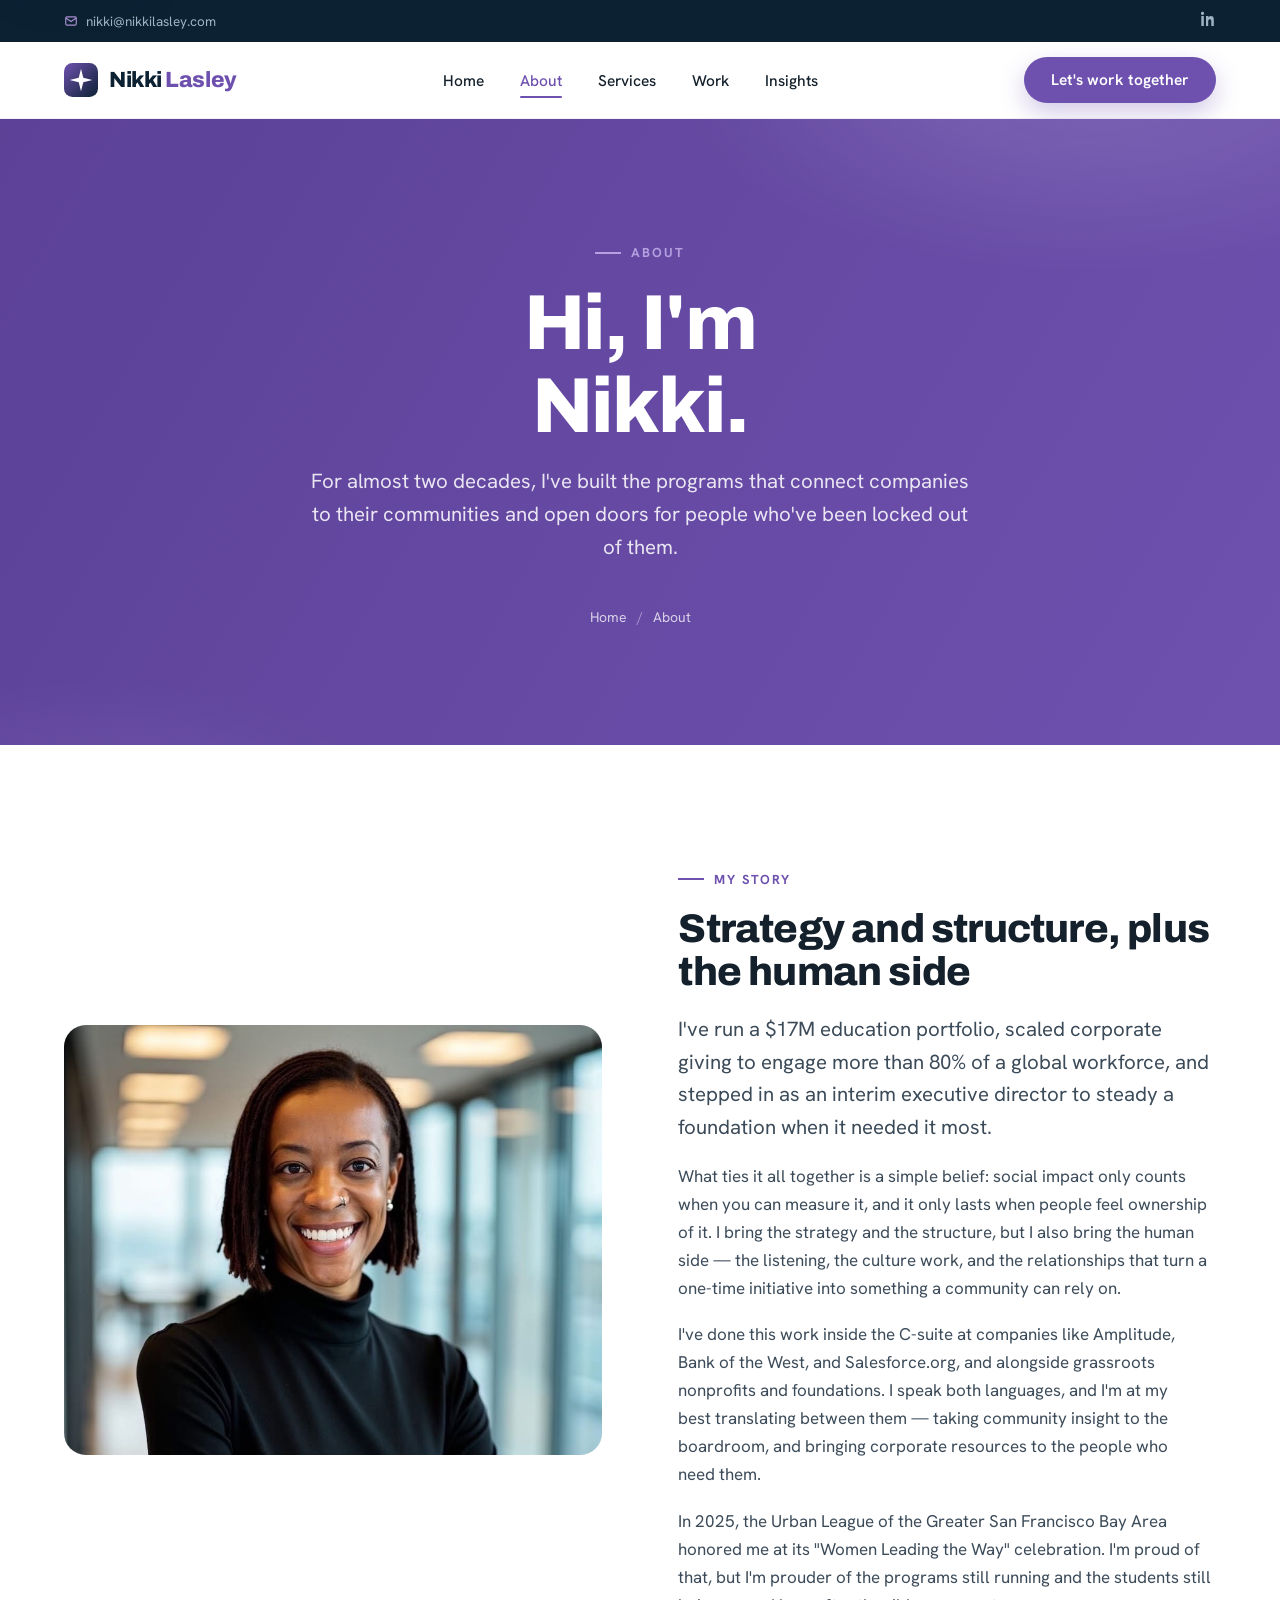
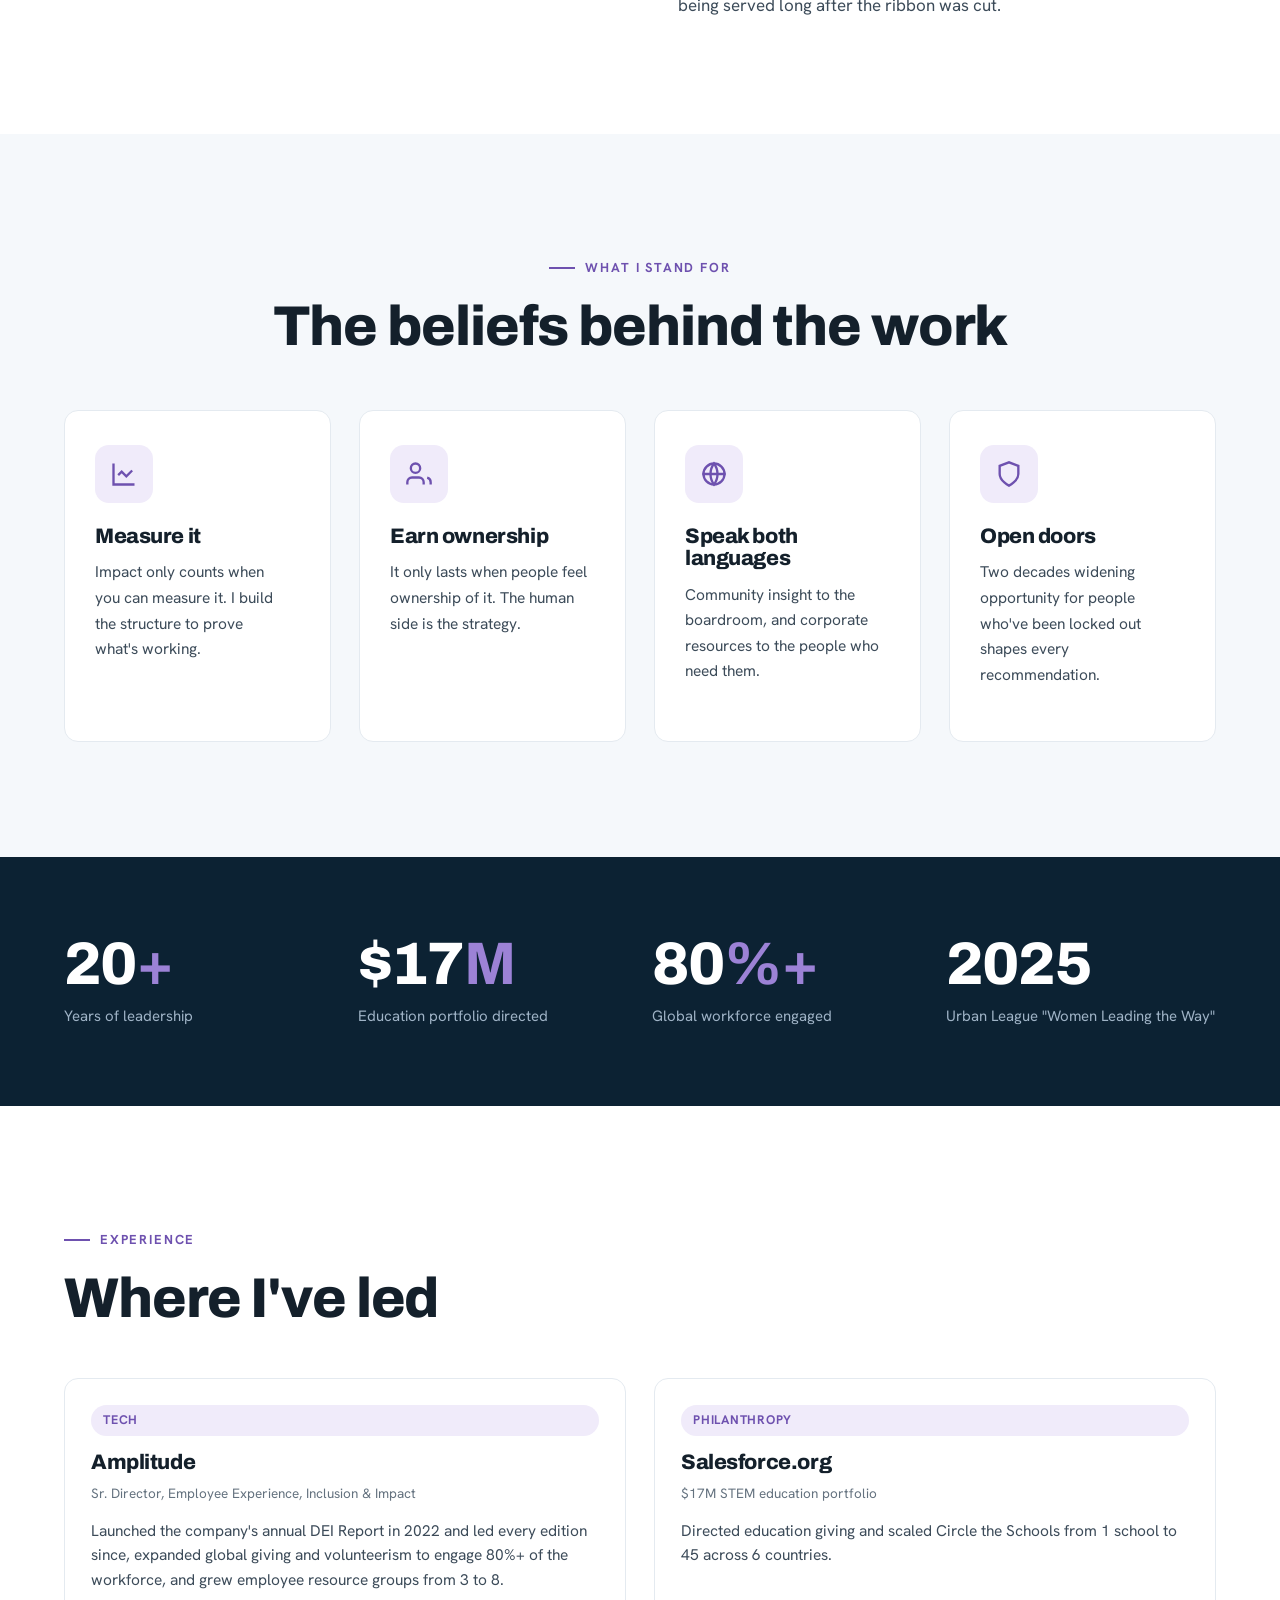
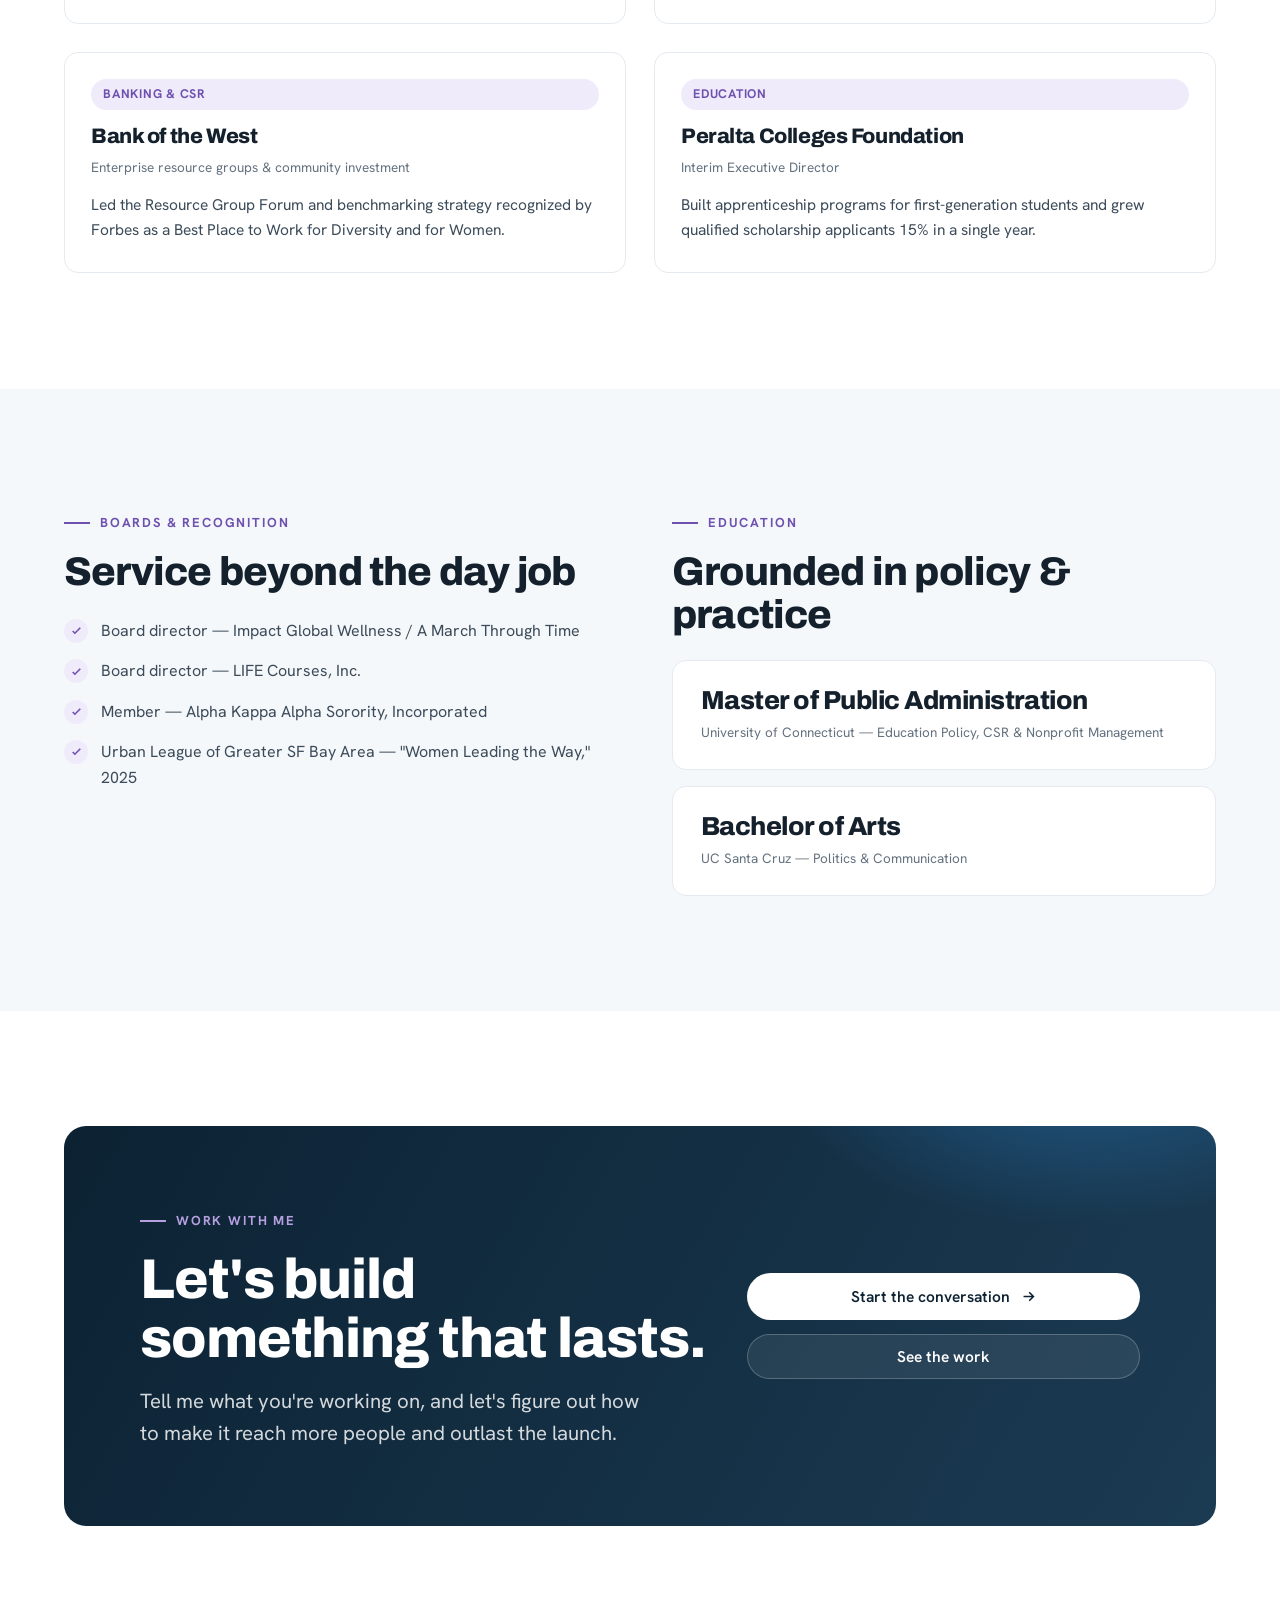
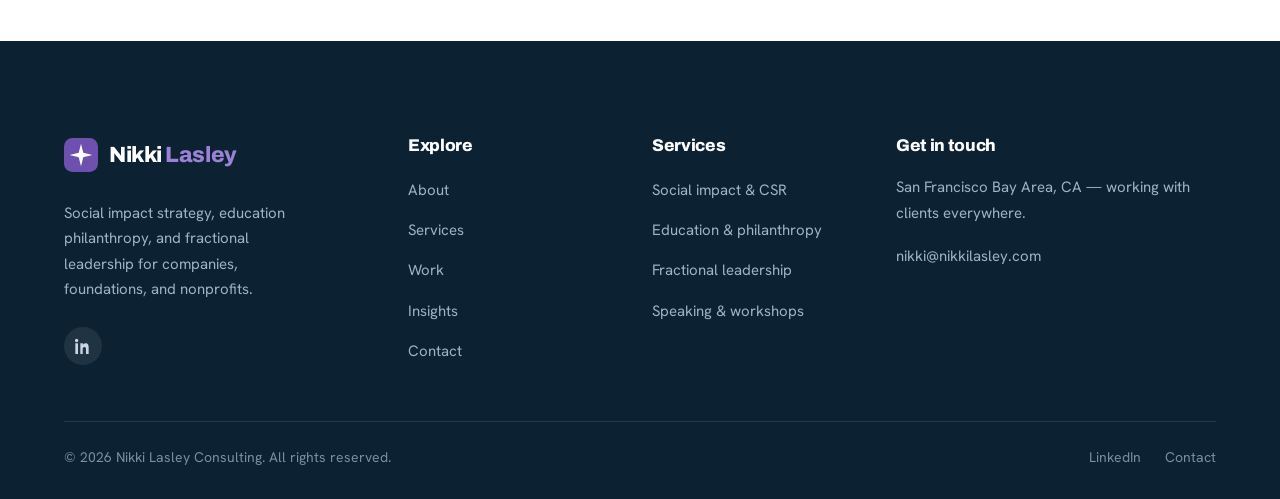
==== commit 4681858c: "Add files via upload" ====
--- a/about.html
+++ b/about.html
@@ -4,9 +4,23 @@
 <meta charset="UTF-8" />
 <meta name="viewport" content="width=device-width, initial-scale=1.0" />
 <title>About — Nikki Lasley Consulting</title>
-<meta name="description" content="Nearly two decades building the programs that connect companies to their communities and open doors for people locked out of them. Nikki Lasley's story, credentials, and the work that ties it together." />
+<meta name="description" content="Nearly two decades connecting companies to their communities and opening doors for those locked out — Nikki Lasley's story, credentials, and approach." />
 <link rel="stylesheet" href="assets/styles.css" />
 <noscript><style>.reveal{opacity:1!important;transform:none!important;}</style></noscript>
+  <link rel="canonical" href="https://nikkilasley.com/about" />
+  <meta property="og:type" content="profile" />
+  <meta property="og:site_name" content="Nikki Lasley Consulting" />
+  <meta property="og:title" content="About — Nikki Lasley Consulting" />
+  <meta property="og:description" content="Nearly two decades connecting companies to their communities and opening doors for those locked out — Nikki Lasley's story, credentials, and approach." />
+  <meta property="og:url" content="https://nikkilasley.com/about" />
+  <meta property="og:image" content="https://nikkilasley.com/assets/nikki.jpg" />
+  <meta property="og:image:width" content="886" />
+  <meta property="og:image:height" content="886" />
+  <meta property="og:image:alt" content="Nikki Lasley" />
+  <meta name="twitter:card" content="summary_large_image" />
+  <meta name="twitter:title" content="About — Nikki Lasley Consulting" />
+  <meta name="twitter:description" content="Nearly two decades connecting companies to their communities and opening doors for those locked out — Nikki Lasley's story, credentials, and approach." />
+  <meta name="twitter:image" content="https://nikkilasley.com/assets/nikki.jpg" />
 </head>
 <body>
 <a class="skip-link" href="#main">Skip to content</a>
--- a/assets/styles.css
+++ b/assets/styles.css
@@ -12,11 +12,11 @@
   --navy:        #0C2233;
   --navy-700:    #143047;
   --navy-600:    #1B3B53;
-  --blue:        #1A6CB4;
-  --blue-600:    #155EA0;
-  --blue-bright: #2E8AD8;
-  --blue-tint:   #E9F2FB;
-  --blue-tint-2: #F3F8FD;
+  --blue:        #6E51AF;
+  --blue-600:    #5C4197;
+  --blue-bright: #9C82D6;
+  --blue-tint:   #F0EBFA;
+  --blue-tint-2: #F7F4FC;
 
   /* Ink + neutrals */
   --ink:    #14202B;
@@ -44,7 +44,7 @@
   --sh-sm: 0 1px 2px rgba(12,34,51,.06), 0 2px 6px rgba(12,34,51,.05);
   --sh:    0 4px 14px rgba(12,34,51,.07), 0 14px 40px rgba(12,34,51,.07);
   --sh-lg: 0 10px 30px rgba(12,34,51,.10), 0 30px 70px rgba(12,34,51,.12);
-  --sh-blue: 0 10px 26px rgba(26,108,180,.30);
+  --sh-blue: 0 10px 26px rgba(110,81,175,.30);
 }
 
 * { box-sizing: border-box; }
@@ -117,8 +117,8 @@
   display: inline-block;
 }
 .eyebrow.center { justify-content: center; }
-.eyebrow.on-dark { color: #7FB6E6; }
-.eyebrow.on-dark::before { background: #7FB6E6; }
+.eyebrow.on-dark { color: #B6A0E0; }
+.eyebrow.on-dark::before { background: #B6A0E0; }
 
 .h-xl  { font-size: clamp(40px, 6.2vw, 78px); }
 .h-lg  { font-size: clamp(33px, 4.6vw, 56px); }
@@ -186,7 +186,7 @@
 .topbar a:hover { color: #fff; }
 .topbar .tb-left { display: flex; gap: 26px; align-items: center; }
 .topbar .tb-item { display: inline-flex; align-items: center; gap: 8px; }
-.topbar .tb-item svg { width: 14px; height: 14px; color: #5FA0D6; }
+.topbar .tb-item svg { width: 14px; height: 14px; color: #A98FD2; }
 .topbar .tb-social { display: flex; gap: 16px; align-items: center; }
 .topbar .tb-social svg { width: 15px; height: 15px; }
 
@@ -350,6 +350,21 @@
 .stat .lbl { margin-top: 10px; font-size: 15px; color: var(--muted); }
 .stat.on-dark .lbl { color:#9FB3C6; }
 .stat .num b { color: var(--blue); }
+
+
+
+/* hero metric color blocks (teal) */
+.hero-stats { display:grid; grid-template-columns:repeat(3,minmax(96px,1fr)); gap:12px; max-width:540px; }
+.stat-card-t { background:#1F8C82; border-radius:14px; padding:20px 16px; }
+.stat-card-t .num { font-family:var(--display); font-weight:800; font-size:34px; color:#fff; letter-spacing:-.03em; line-height:1; }
+.stat-card-t .num b { color:#BCEAE3; }
+.stat-card-t .lbl { margin-top:8px; font-size:12.5px; line-height:1.4; color:#D6F1ED; }
+
+/* metric color blocks */
+.stat-card { background:#8A6BC9; border-radius:16px; padding:26px 22px; }
+.stat-card .num { font-family:var(--display); font-weight:800; font-size:clamp(34px,4.4vw,46px); color:#fff; letter-spacing:-.03em; line-height:1; }
+.stat-card .num b { color:#E4D7F7; }
+.stat-card .lbl { margin-top:12px; font-size:14px; line-height:1.45; color:#EDE5F8; }
 
 /* check list */
 .checks { list-style:none; margin:0; padding:0; display:grid; gap:14px; }
